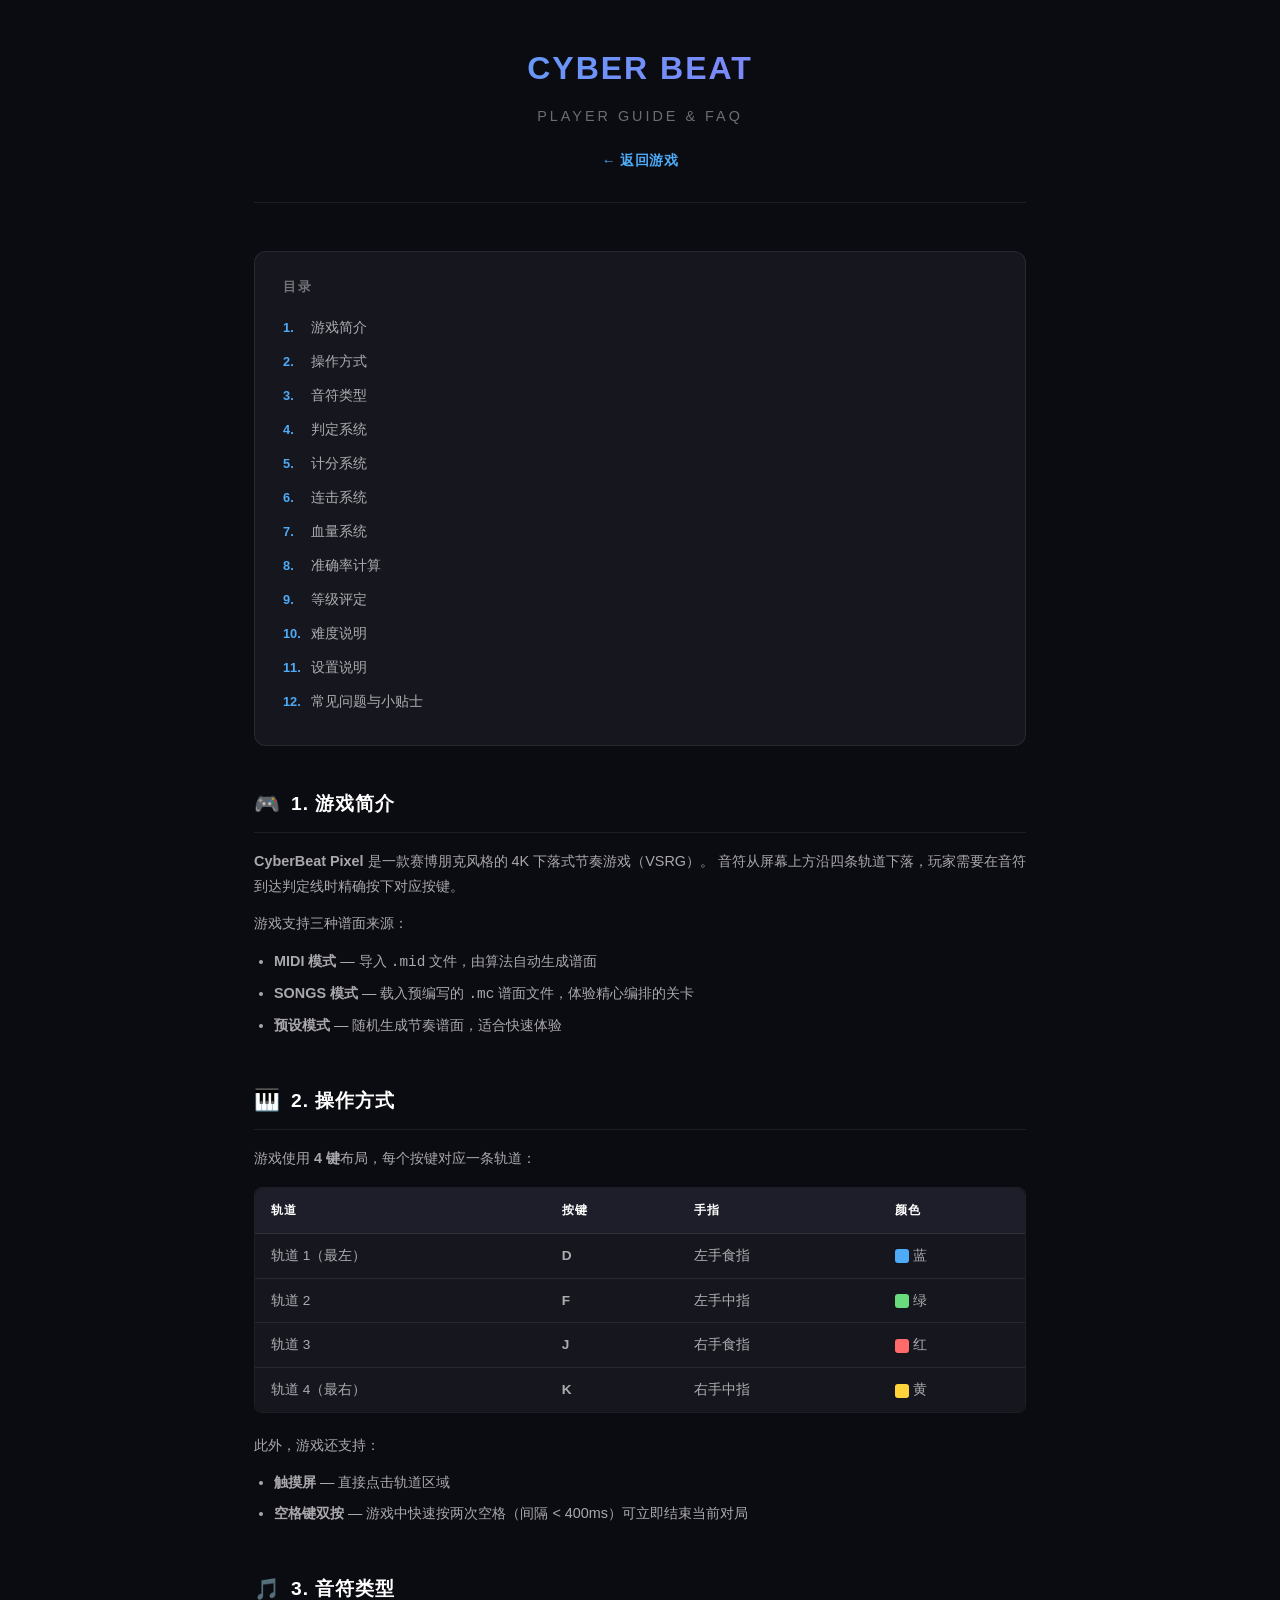
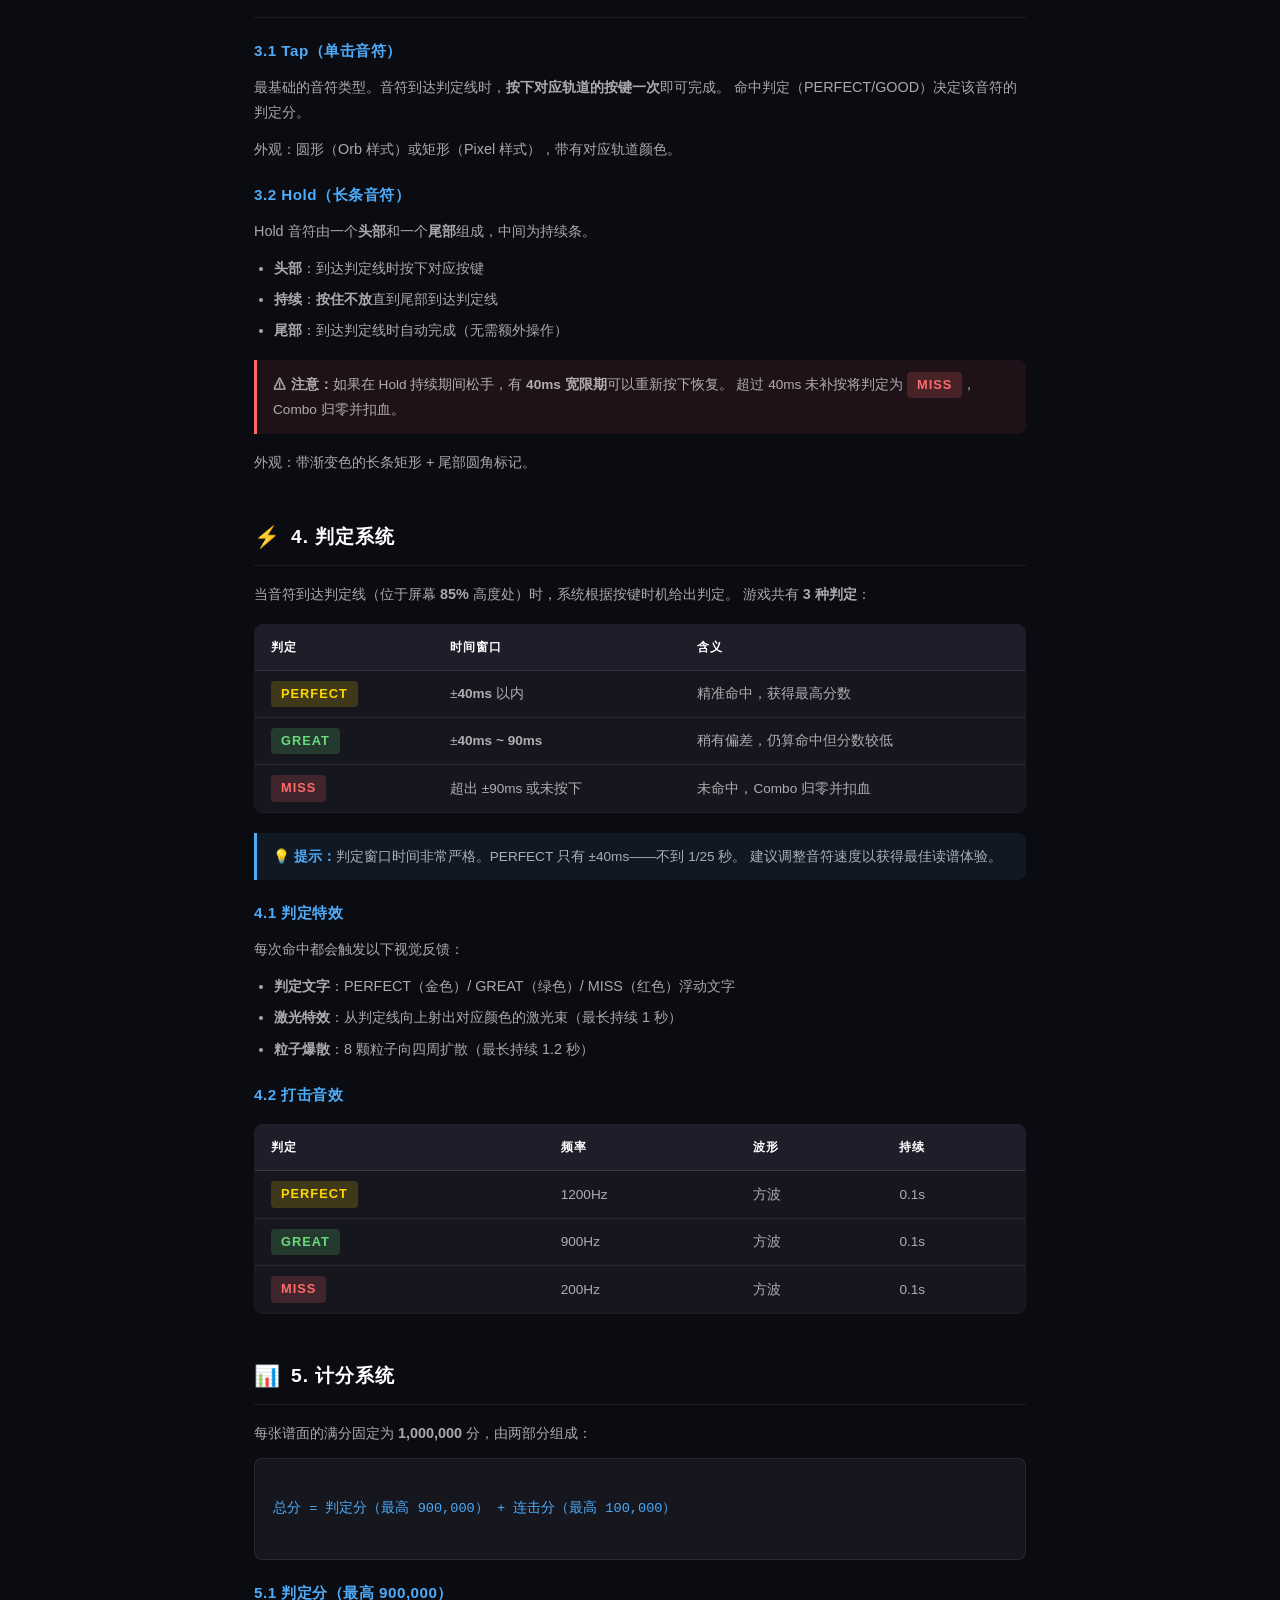
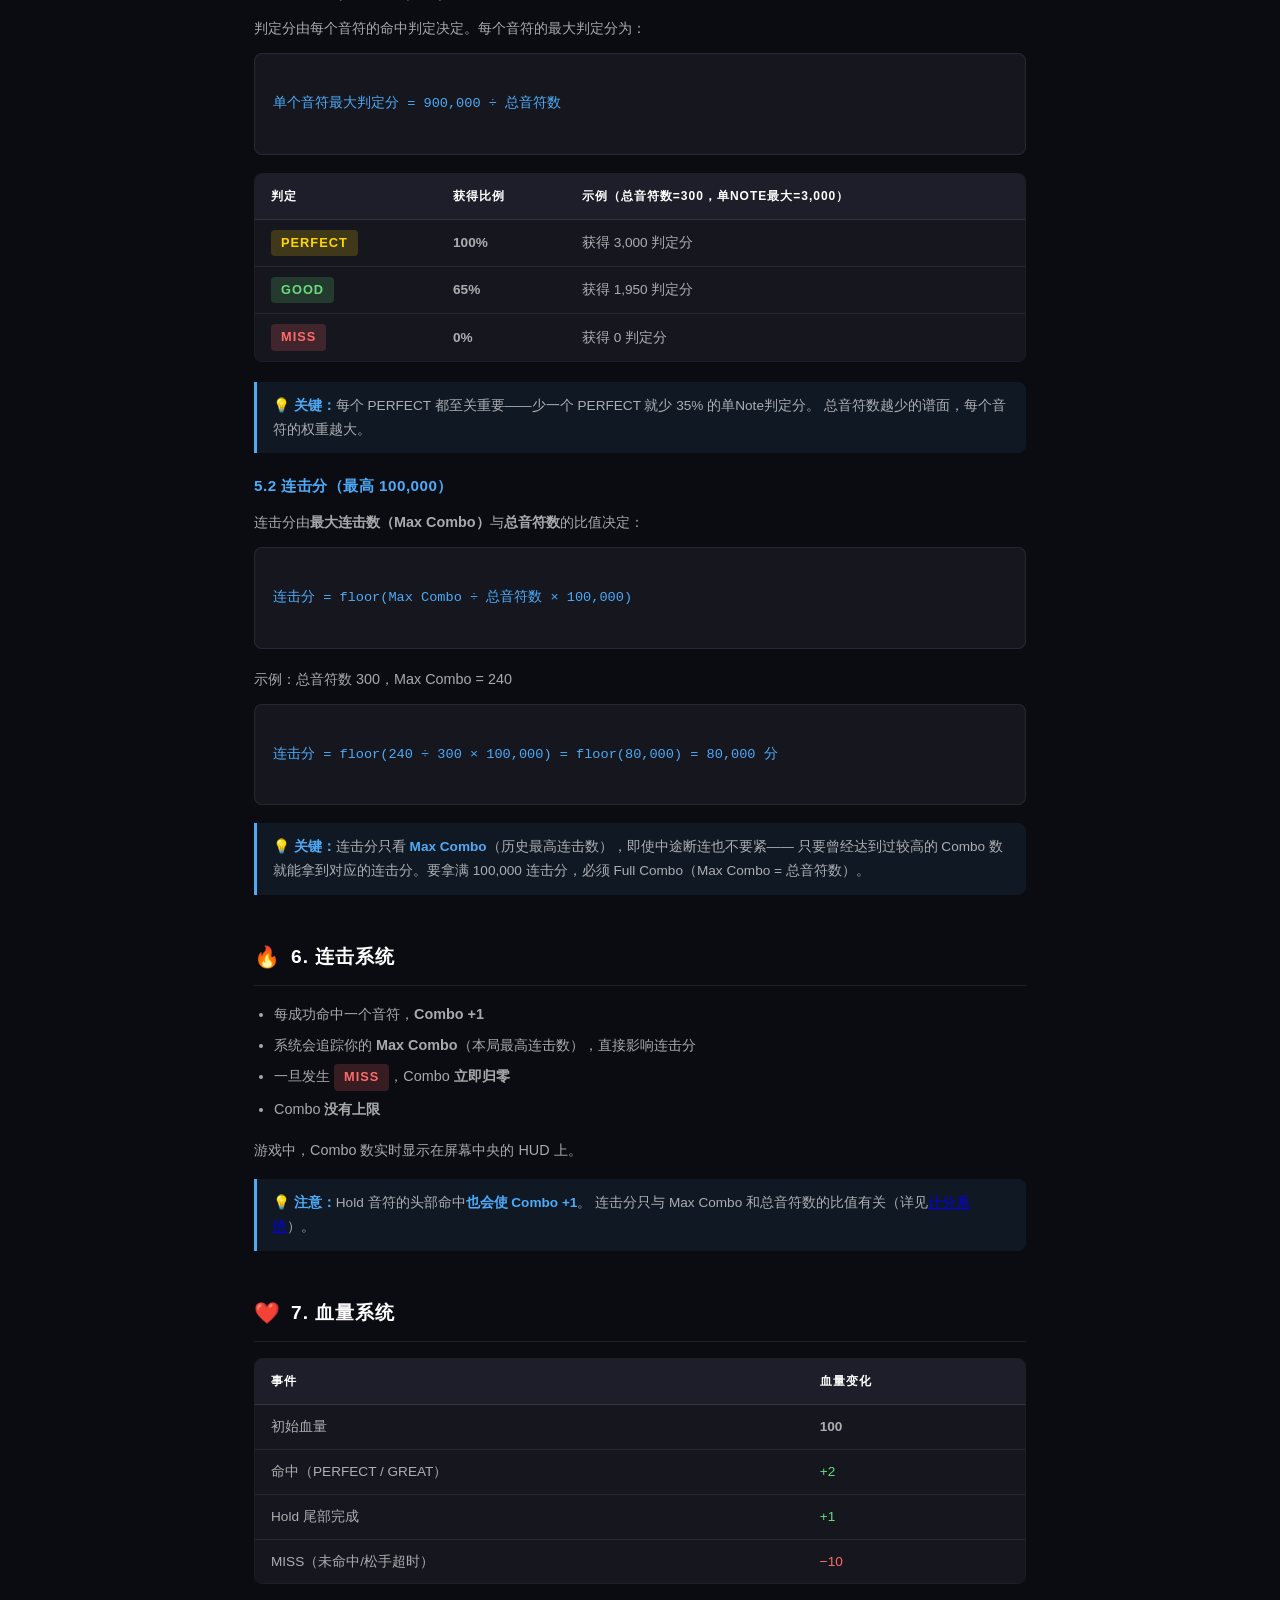
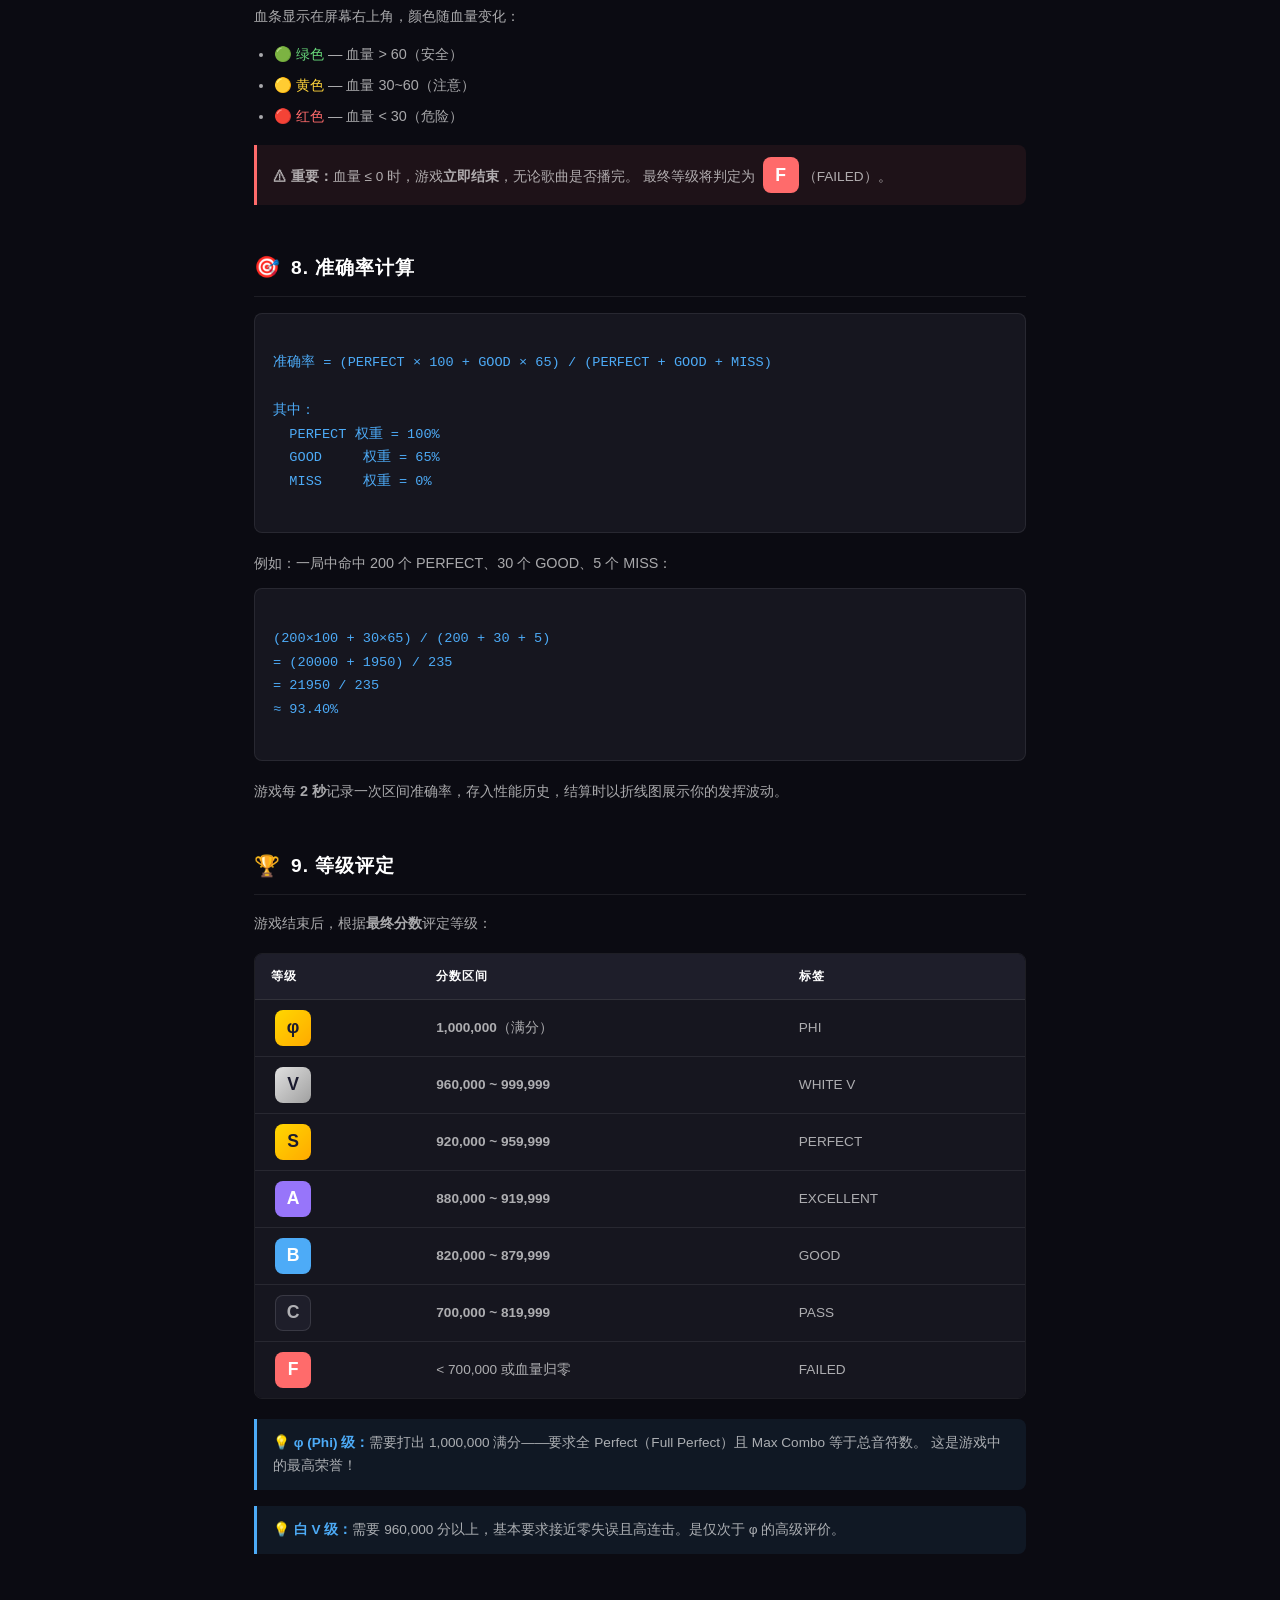
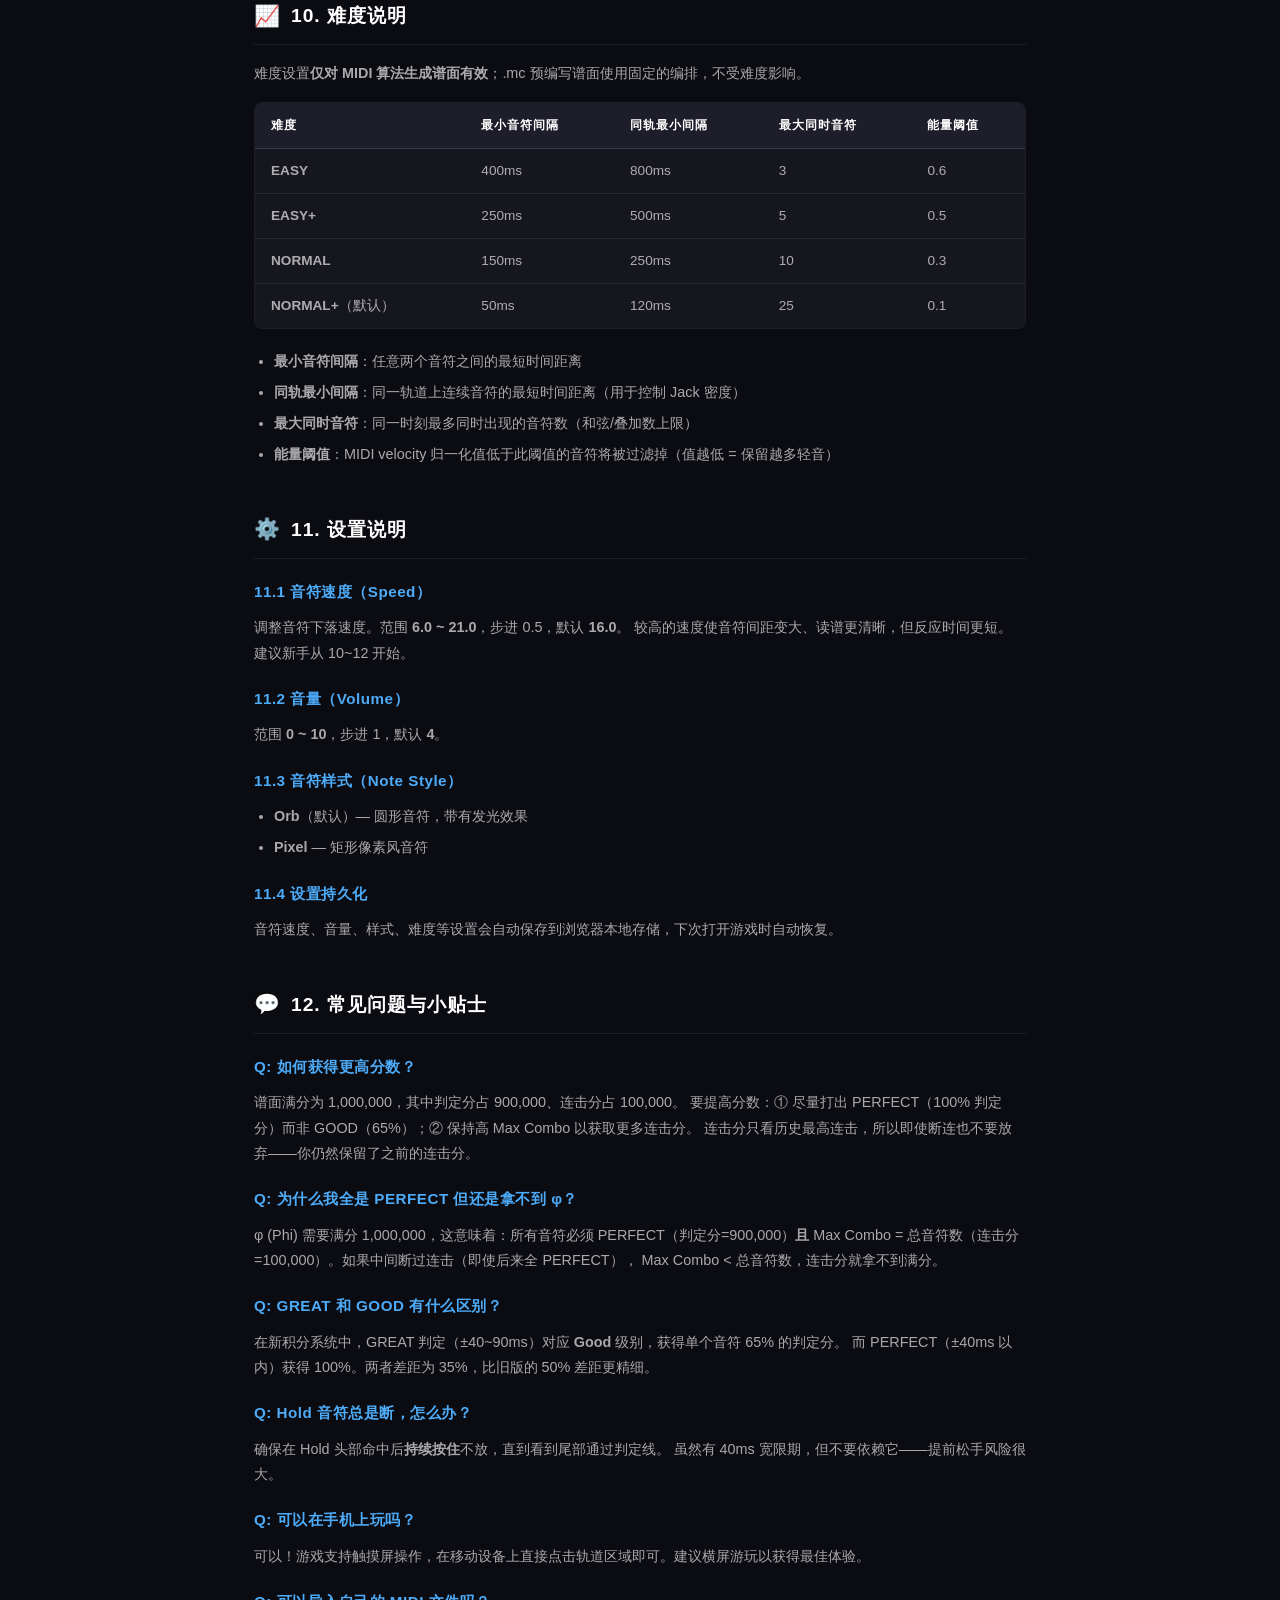
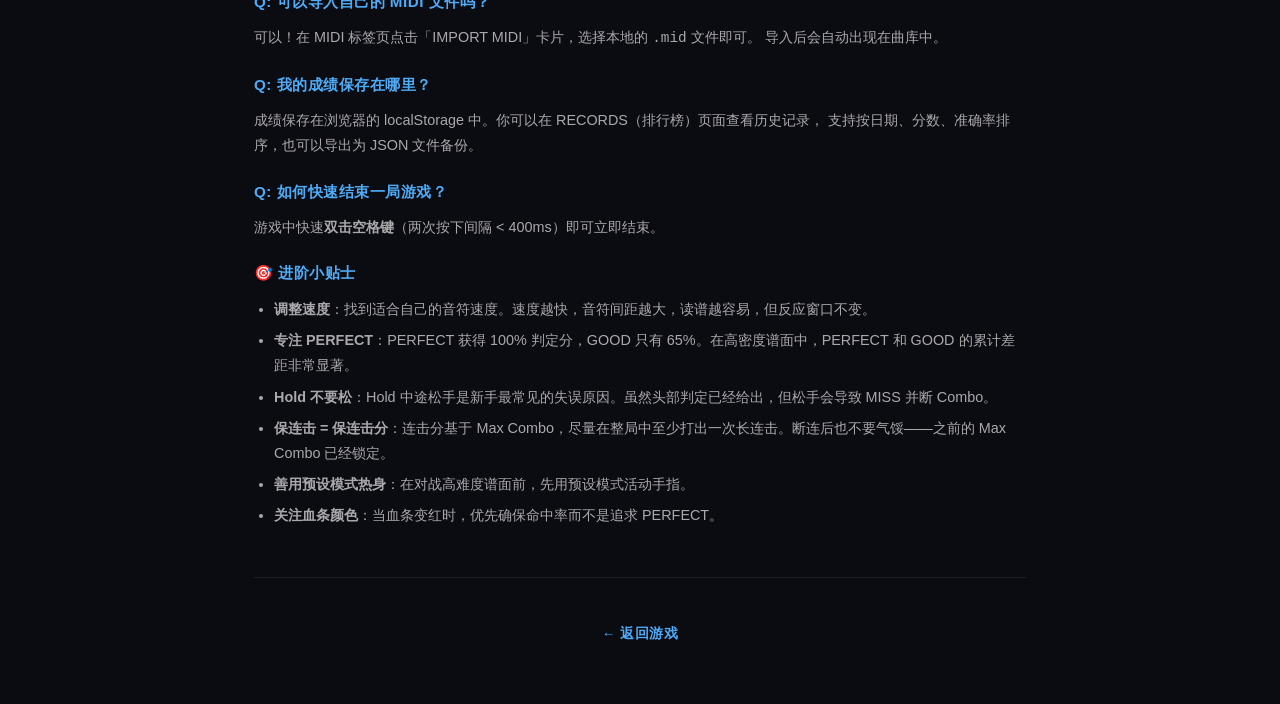
==== faq.html @ 6ece79f8 "feat: 更新分数计算机制" ====
<!DOCTYPE html>
<html lang="zh-CN">
<head>
    <meta charset="UTF-8">
    <meta name="viewport" content="width=device-width, initial-scale=1.0">
    <title>CyberBeat Pixel — 帮助 / FAQ</title>
    <link rel="stylesheet" href="css/style.css">
    <style>
        body {
            padding: 0;
            display: flex;
            align-items: flex-start;
            justify-content: center;
            overflow-y: auto;
            overflow-x: hidden;
            position: relative;
            height: 100vh;
            height: 100dvh;
        }
        .faq-container {
            width: 100%;
            max-width: 820px;
            padding: 40px 24px 60px;
            font-family: var(--font-family);
            line-height: 1.75;
        }

        /* 头部 */
        .faq-header {
            text-align: center;
            margin-bottom: 48px;
            padding-bottom: 28px;
            border-bottom: 1px solid var(--border-subtle);
        }
        .faq-header h1 {
            font-size: 2rem;
            font-weight: 700;
            letter-spacing: 2px;
            background: linear-gradient(135deg, var(--accent), var(--purple));
            -webkit-background-clip: text;
            -webkit-text-fill-color: transparent;
            background-clip: text;
            margin-bottom: 8px;
        }
        .faq-header .faq-subtitle {
            font-size: 0.9rem;
            color: var(--text-tertiary);
            letter-spacing: 3px;
            text-transform: uppercase;
        }
        .faq-back {
            display: inline-flex;
            align-items: center;
            gap: 6px;
            margin-top: 20px;
            color: var(--accent);
            text-decoration: none;
            font-size: 0.85rem;
            font-weight: 600;
            letter-spacing: 0.5px;
            transition: color var(--transition-fast);
        }
        .faq-back:hover {
            color: var(--accent-strong);
        }

        /* 目录 */
        .faq-toc {
            background: var(--bg-surface);
            border: 1px solid var(--border-subtle);
            border-radius: var(--radius-md);
            padding: 24px 28px;
            margin-bottom: 40px;
        }
        .faq-toc h2 {
            font-size: 0.8rem;
            letter-spacing: 2px;
            color: var(--text-tertiary);
            margin-bottom: 14px;
            text-transform: uppercase;
        }
        .faq-toc ol {
            list-style: none;
            counter-reset: toc;
            padding: 0;
        }
        .faq-toc ol li {
            counter-increment: toc;
            margin-bottom: 6px;
        }
        .faq-toc ol li a {
            color: var(--text-secondary);
            text-decoration: none;
            font-size: 0.9rem;
            transition: color var(--transition-fast);
            display: inline-flex;
            align-items: center;
            gap: 8px;
        }
        .faq-toc ol li a::before {
            content: counter(toc) ".";
            color: var(--accent);
            font-weight: 700;
            font-size: 0.8rem;
            min-width: 20px;
        }
        .faq-toc ol li a:hover {
            color: var(--text-primary);
        }

        /* 章节 */
        .faq-section {
            margin-bottom: 44px;
        }
        .faq-section h2 {
            font-size: 1.2rem;
            font-weight: 700;
            letter-spacing: 1px;
            color: var(--text-primary);
            margin-bottom: 16px;
            padding-bottom: 10px;
            border-bottom: 1px solid var(--border-subtle);
            display: flex;
            align-items: center;
            gap: 10px;
        }
        .faq-section h2 .sec-icon {
            font-size: 1.3rem;
        }
        .faq-section h3 {
            font-size: 0.95rem;
            font-weight: 700;
            color: var(--accent);
            margin: 20px 0 10px;
            letter-spacing: 0.5px;
        }
        .faq-section p {
            font-size: 0.9rem;
            color: var(--text-secondary);
            margin-bottom: 12px;
        }
        .faq-section ul, .faq-section ol {
            margin: 8px 0 16px 20px;
            color: var(--text-secondary);
            font-size: 0.9rem;
        }
        .faq-section ul li, .faq-section ol li {
            margin-bottom: 6px;
        }

        /* 判定徽章 */
        .judge-badge {
            display: inline-block;
            padding: 2px 10px;
            border-radius: 4px;
            font-weight: 700;
            font-size: 0.8rem;
            letter-spacing: 1px;
        }
        .judge-perfect {
            background: rgba(255, 215, 0, 0.18);
            color: #ffd700;
        }
        .judge-great {
            background: rgba(105, 219, 124, 0.18);
            color: #69db7c;
        }
        .judge-miss {
            background: rgba(255, 107, 107, 0.18);
            color: #ff6b6b;
        }

        /* 排行徽章 */
        .rank-badge {
            display: inline-flex;
            align-items: center;
            justify-content: center;
            width: 36px;
            height: 36px;
            border-radius: 8px;
            font-weight: 900;
            font-size: 1.1rem;
            margin: 0 4px;
        }
        .rank-s { background: linear-gradient(135deg, #ffd700, #ffaa00); color: #1a1a2e; }
        .rank-a { background: var(--purple); color: #fff; }
        .rank-b { background: var(--accent); color: #fff; }
        .rank-c { background: var(--bg-card); color: var(--text-secondary); border: 1px solid var(--border-medium); }
        .rank-f { background: var(--danger); color: #fff; }

        /* 表格 */
        .faq-table-wrapper {
            overflow-x: auto;
            margin: 16px 0 20px;
            border-radius: var(--radius-sm);
            border: 1px solid var(--border-subtle);
        }
        .faq-table {
            width: 100%;
            border-collapse: collapse;
            font-size: 0.85rem;
            background: var(--bg-surface);
        }
        .faq-table thead th {
            background: var(--bg-card);
            color: var(--text-primary);
            font-weight: 700;
            font-size: 0.75rem;
            letter-spacing: 1px;
            text-transform: uppercase;
            padding: 12px 16px;
            text-align: left;
            border-bottom: 1px solid var(--border-medium);
        }
        .faq-table tbody td {
            padding: 10px 16px;
            color: var(--text-secondary);
            border-bottom: 1px solid var(--border-subtle);
        }
        .faq-table tbody tr:last-child td {
            border-bottom: none;
        }
        .faq-table tbody tr:hover {
            background: rgba(255,255,255,0.03);
        }

        /* 公式块 */
        .formula-block {
            background: var(--bg-surface);
            border: 1px solid var(--border-subtle);
            border-radius: var(--radius-sm);
            padding: 14px 18px;
            margin: 12px 0 18px;
            font-family: var(--font-mono);
            font-size: 0.85rem;
            color: var(--accent);
            overflow-x: auto;
            white-space: pre-wrap;
            word-break: break-all;
        }

        /* 提示框 */
        .faq-note {
            background: rgba(77, 171, 247, 0.08);
            border-left: 3px solid var(--accent);
            padding: 12px 16px;
            border-radius: 0 var(--radius-sm) var(--radius-sm) 0;
            margin: 16px 0;
            font-size: 0.85rem;
            color: var(--text-secondary);
        }
        .faq-note strong {
            color: var(--accent);
        }

        .faq-warning {
            background: rgba(255, 107, 107, 0.08);
            border-left: 3px solid var(--danger);
            padding: 12px 16px;
            border-radius: 0 var(--radius-sm) var(--radius-sm) 0;
            margin: 16px 0;
            font-size: 0.85rem;
            color: var(--text-secondary);
        }

        /* 响应式 */
        @media (max-width: 600px) {
            .faq-container {
                padding: 24px 16px 48px;
            }
            .faq-header h1 { font-size: 1.5rem; }
            .faq-section h2 { font-size: 1.05rem; }
            .faq-table { font-size: 0.78rem; }
            .faq-table thead th, .faq-table tbody td { padding: 8px 10px; }
        }
    </style>
</head>
<body>
    <div class="faq-container">

        <!-- ========== 头部 ========== -->
        <div class="faq-header">
            <h1>CYBER BEAT</h1>
            <div class="faq-subtitle">Player Guide &amp; FAQ</div>
            <a class="faq-back" href="index.html">← 返回游戏</a>
        </div>

        <!-- ========== 目录 ========== -->
        <div class="faq-toc">
            <h2>目录</h2>
            <ol>
                <li><a href="#sec-overview">游戏简介</a></li>
                <li><a href="#sec-controls">操作方式</a></li>
                <li><a href="#sec-notetypes">音符类型</a></li>
                <li><a href="#sec-judgment">判定系统</a></li>
                <li><a href="#sec-scoring">计分系统</a></li>
                <li><a href="#sec-combo">连击系统</a></li>
                <li><a href="#sec-health">血量系统</a></li>
                <li><a href="#sec-accuracy">准确率计算</a></li>
                <li><a href="#sec-rank">等级评定</a></li>
                <li><a href="#sec-difficulty">难度说明</a></li>
                <li><a href="#sec-settings">设置说明</a></li>
                <li><a href="#sec-tips">常见问题与小贴士</a></li>
            </ol>
        </div>

        <!-- ========== 1. 游戏简介 ========== -->
        <div class="faq-section" id="sec-overview">
            <h2><span class="sec-icon">🎮</span> 1. 游戏简介</h2>
            <p>
                <strong>CyberBeat Pixel</strong> 是一款赛博朋克风格的 4K 下落式节奏游戏（VSRG）。
                音符从屏幕上方沿四条轨道下落，玩家需要在音符到达判定线时精确按下对应按键。
            </p>
            <p>游戏支持三种谱面来源：</p>
            <ul>
                <li><strong>MIDI 模式</strong> — 导入 <code>.mid</code> 文件，由算法自动生成谱面</li>
                <li><strong>SONGS 模式</strong> — 载入预编写的 <code>.mc</code> 谱面文件，体验精心编排的关卡</li>
                <li><strong>预设模式</strong> — 随机生成节奏谱面，适合快速体验</li>
            </ul>
        </div>

        <!-- ========== 2. 操作方式 ========== -->
        <div class="faq-section" id="sec-controls">
            <h2><span class="sec-icon">🎹</span> 2. 操作方式</h2>
            <p>游戏使用 <strong>4 键</strong>布局，每个按键对应一条轨道：</p>

            <div class="faq-table-wrapper">
                <table class="faq-table">
                    <thead>
                        <tr>
                            <th>轨道</th>
                            <th>按键</th>
                            <th>手指</th>
                            <th>颜色</th>
                        </tr>
                    </thead>
                    <tbody>
                        <tr>
                            <td>轨道 1（最左）</td>
                            <td><strong>D</strong></td>
                            <td>左手食指</td>
                            <td><span style="display:inline-block;width:14px;height:14px;background:#4dabf7;border-radius:3px;vertical-align:middle;"></span> 蓝</td>
                        </tr>
                        <tr>
                            <td>轨道 2</td>
                            <td><strong>F</strong></td>
                            <td>左手中指</td>
                            <td><span style="display:inline-block;width:14px;height:14px;background:#69db7c;border-radius:3px;vertical-align:middle;"></span> 绿</td>
                        </tr>
                        <tr>
                            <td>轨道 3</td>
                            <td><strong>J</strong></td>
                            <td>右手食指</td>
                            <td><span style="display:inline-block;width:14px;height:14px;background:#ff6b6b;border-radius:3px;vertical-align:middle;"></span> 红</td>
                        </tr>
                        <tr>
                            <td>轨道 4（最右）</td>
                            <td><strong>K</strong></td>
                            <td>右手中指</td>
                            <td><span style="display:inline-block;width:14px;height:14px;background:#ffd43b;border-radius:3px;vertical-align:middle;"></span> 黄</td>
                        </tr>
                    </tbody>
                </table>
            </div>

            <p>此外，游戏还支持：</p>
            <ul>
                <li><strong>触摸屏</strong> — 直接点击轨道区域</li>
                <li><strong>空格键双按</strong> — 游戏中快速按两次空格（间隔 &lt; 400ms）可立即结束当前对局</li>
            </ul>
        </div>

        <!-- ========== 3. 音符类型 ========== -->
        <div class="faq-section" id="sec-notetypes">
            <h2><span class="sec-icon">🎵</span> 3. 音符类型</h2>

            <h3>3.1 Tap（单击音符）</h3>
            <p>
                最基础的音符类型。音符到达判定线时，<strong>按下对应轨道的按键一次</strong>即可完成。
                命中判定（PERFECT/GOOD）决定该音符的判定分。
            </p>
            <p>外观：圆形（Orb 样式）或矩形（Pixel 样式），带有对应轨道颜色。</p>

            <h3>3.2 Hold（长条音符）</h3>
            <p>
                Hold 音符由一个<strong>头部</strong>和一个<strong>尾部</strong>组成，中间为持续条。
            </p>
            <ul>
                <li><strong>头部</strong>：到达判定线时按下对应按键</li>
                <li><strong>持续</strong>：<strong>按住不放</strong>直到尾部到达判定线</li>
                <li><strong>尾部</strong>：到达判定线时自动完成（无需额外操作）</li>
            </ul>
            <div class="faq-warning">
                <strong>⚠ 注意：</strong>如果在 Hold 持续期间松手，有 <strong>40ms 宽限期</strong>可以重新按下恢复。
                超过 40ms 未补按将判定为 <span class="judge-badge judge-miss">MISS</span>，Combo 归零并扣血。
            </div>
            <p>外观：带渐变色的长条矩形 + 尾部圆角标记。</p>
        </div>

        <!-- ========== 4. 判定系统 ========== -->
        <div class="faq-section" id="sec-judgment">
            <h2><span class="sec-icon">⚡</span> 4. 判定系统</h2>
            <p>
                当音符到达判定线（位于屏幕 <strong>85%</strong> 高度处）时，系统根据按键时机给出判定。
                游戏共有 <strong>3 种判定</strong>：
            </p>

            <div class="faq-table-wrapper">
                <table class="faq-table">
                    <thead>
                        <tr>
                            <th>判定</th>
                            <th>时间窗口</th>
                            <th>含义</th>
                        </tr>
                    </thead>
                    <tbody>
                        <tr>
                            <td><span class="judge-badge judge-perfect">PERFECT</span></td>
                            <td>±<strong>40ms</strong> 以内</td>
                            <td>精准命中，获得最高分数</td>
                        </tr>
                        <tr>
                            <td><span class="judge-badge judge-great">GREAT</span></td>
                            <td>±<strong>40ms ~ 90ms</strong></td>
                            <td>稍有偏差，仍算命中但分数较低</td>
                        </tr>
                        <tr>
                            <td><span class="judge-badge judge-miss">MISS</span></td>
                            <td>超出 ±90ms 或未按下</td>
                            <td>未命中，Combo 归零并扣血</td>
                        </tr>
                    </tbody>
                </table>
            </div>

            <div class="faq-note">
                <strong>💡 提示：</strong>判定窗口时间非常严格。PERFECT 只有 ±40ms——不到 1/25 秒。
                建议调整音符速度以获得最佳读谱体验。
            </div>

            <h3>4.1 判定特效</h3>
            <p>每次命中都会触发以下视觉反馈：</p>
            <ul>
                <li><strong>判定文字</strong>：PERFECT（金色）/ GREAT（绿色）/ MISS（红色）浮动文字</li>
                <li><strong>激光特效</strong>：从判定线向上射出对应颜色的激光束（最长持续 1 秒）</li>
                <li><strong>粒子爆散</strong>：8 颗粒子向四周扩散（最长持续 1.2 秒）</li>
            </ul>

            <h3>4.2 打击音效</h3>
            <div class="faq-table-wrapper">
                <table class="faq-table">
                    <thead>
                        <tr>
                            <th>判定</th>
                            <th>频率</th>
                            <th>波形</th>
                            <th>持续</th>
                        </tr>
                    </thead>
                    <tbody>
                        <tr>
                            <td><span class="judge-badge judge-perfect">PERFECT</span></td>
                            <td>1200Hz</td>
                            <td>方波</td>
                            <td>0.1s</td>
                        </tr>
                        <tr>
                            <td><span class="judge-badge judge-great">GREAT</span></td>
                            <td>900Hz</td>
                            <td>方波</td>
                            <td>0.1s</td>
                        </tr>
                        <tr>
                            <td><span class="judge-badge judge-miss">MISS</span></td>
                            <td>200Hz</td>
                            <td>方波</td>
                            <td>0.1s</td>
                        </tr>
                    </tbody>
                </table>
            </div>
        </div>

        <!-- ========== 5. 计分系统 ========== -->
        <div class="faq-section" id="sec-scoring">
            <h2><span class="sec-icon">📊</span> 5. 计分系统</h2>

            <p>
                每张谱面的满分固定为 <strong>1,000,000</strong> 分，由两部分组成：
            </p>

            <div class="formula-block">
总分 = 判定分（最高 900,000） + 连击分（最高 100,000）
            </div>

            <h3>5.1 判定分（最高 900,000）</h3>
            <p>判定分由每个音符的命中判定决定。每个音符的最大判定分为：</p>
            <div class="formula-block">
单个音符最大判定分 = 900,000 ÷ 总音符数
            </div>

            <div class="faq-table-wrapper">
                <table class="faq-table">
                    <thead>
                        <tr>
                            <th>判定</th>
                            <th>获得比例</th>
                            <th>示例（总音符数=300，单Note最大=3,000）</th>
                        </tr>
                    </thead>
                    <tbody>
                        <tr>
                            <td><span class="judge-badge judge-perfect">PERFECT</span></td>
                            <td><strong>100%</strong></td>
                            <td>获得 3,000 判定分</td>
                        </tr>
                        <tr>
                            <td><span class="judge-badge judge-great">GOOD</span></td>
                            <td><strong>65%</strong></td>
                            <td>获得 1,950 判定分</td>
                        </tr>
                        <tr>
                            <td><span class="judge-badge judge-miss">MISS</span></td>
                            <td><strong>0%</strong></td>
                            <td>获得 0 判定分</td>
                        </tr>
                    </tbody>
                </table>
            </div>

            <div class="faq-note">
                <strong>💡 关键：</strong>每个 PERFECT 都至关重要——少一个 PERFECT 就少 35% 的单Note判定分。
                总音符数越少的谱面，每个音符的权重越大。
            </div>

            <h3>5.2 连击分（最高 100,000）</h3>
            <p>连击分由<strong>最大连击数（Max Combo）</strong>与<strong>总音符数</strong>的比值决定：</p>
            <div class="formula-block">
连击分 = floor(Max Combo ÷ 总音符数 × 100,000)
            </div>

            <p>示例：总音符数 300，Max Combo = 240</p>
            <div class="formula-block">
连击分 = floor(240 ÷ 300 × 100,000) = floor(80,000) = 80,000 分
            </div>

            <div class="faq-note">
                <strong>💡 关键：</strong>连击分只看 <strong>Max Combo</strong>（历史最高连击数），即使中途断连也不要紧——
                只要曾经达到过较高的 Combo 数就能拿到对应的连击分。要拿满 100,000 连击分，必须 Full Combo（Max Combo = 总音符数）。
            </div>
        </div>

        <!-- ========== 6. 连击系统 ========== -->
        <div class="faq-section" id="sec-combo">
            <h2><span class="sec-icon">🔥</span> 6. 连击系统</h2>
            <ul>
                <li>每成功命中一个音符，<strong>Combo +1</strong></li>
                <li>系统会追踪你的 <strong>Max Combo</strong>（本局最高连击数），直接影响连击分</li>
                <li>一旦发生 <span class="judge-badge judge-miss">MISS</span>，Combo <strong>立即归零</strong></li>
                <li>Combo <strong>没有上限</strong></li>
            </ul>
            <p>游戏中，Combo 数实时显示在屏幕中央的 HUD 上。</p>
            <div class="faq-note">
                <strong>💡 注意：</strong>Hold 音符的头部命中<strong>也会使 Combo +1</strong>。
                连击分只与 Max Combo 和总音符数的比值有关（详见<a href="#sec-scoring">计分系统</a>）。
            </div>
        </div>

        <!-- ========== 7. 血量系统 ========== -->
        <div class="faq-section" id="sec-health">
            <h2><span class="sec-icon">❤️</span> 7. 血量系统</h2>

            <div class="faq-table-wrapper">
                <table class="faq-table">
                    <thead>
                        <tr>
                            <th>事件</th>
                            <th>血量变化</th>
                        </tr>
                    </thead>
                    <tbody>
                        <tr>
                            <td>初始血量</td>
                            <td><strong>100</strong></td>
                        </tr>
                        <tr>
                            <td>命中（PERFECT / GREAT）</td>
                            <td style="color: #69db7c;">+2</td>
                        </tr>
                        <tr>
                            <td>Hold 尾部完成</td>
                            <td style="color: #69db7c;">+1</td>
                        </tr>
                        <tr>
                            <td>MISS（未命中/松手超时）</td>
                            <td style="color: #ff6b6b;">−10</td>
                        </tr>
                    </tbody>
                </table>
            </div>

            <p>血条显示在屏幕右上角，颜色随血量变化：</p>
            <ul>
                <li><span style="color:#69db7c;">🟢 绿色</span> — 血量 &gt; 60（安全）</li>
                <li><span style="color:#ffd43b;">🟡 黄色</span> — 血量 30~60（注意）</li>
                <li><span style="color:#ff6b6b;">🔴 红色</span> — 血量 &lt; 30（危险）</li>
            </ul>

            <div class="faq-warning">
                <strong>⚠ 重要：</strong>血量 ≤ 0 时，游戏<strong>立即结束</strong>，无论歌曲是否播完。
                最终等级将判定为 <span class="rank-badge rank-f">F</span>（FAILED）。
            </div>
        </div>

        <!-- ========== 8. 准确率计算 ========== -->
        <div class="faq-section" id="sec-accuracy">
            <h2><span class="sec-icon">🎯</span> 8. 准确率计算</h2>

            <div class="formula-block">
准确率 = (PERFECT × 100 + GOOD × 65) / (PERFECT + GOOD + MISS)

其中：
  PERFECT 权重 = 100%
  GOOD     权重 = 65%
  MISS     权重 = 0%
            </div>

            <p>例如：一局中命中 200 个 PERFECT、30 个 GOOD、5 个 MISS：</p>
            <div class="formula-block">
(200×100 + 30×65) / (200 + 30 + 5)
= (20000 + 1950) / 235
= 21950 / 235
≈ 93.40%
            </div>

            <p>
                游戏每 <strong>2 秒</strong>记录一次区间准确率，存入性能历史，结算时以折线图展示你的发挥波动。
            </p>
        </div>

        <!-- ========== 9. 等级评定 ========== -->
        <div class="faq-section" id="sec-rank">
            <h2><span class="sec-icon">🏆</span> 9. 等级评定</h2>

            <p>游戏结束后，根据<strong>最终分数</strong>评定等级：</p>

            <div class="faq-table-wrapper">
                <table class="faq-table">
                    <thead>
                        <tr>
                            <th>等级</th>
                            <th>分数区间</th>
                            <th>标签</th>
                        </tr>
                    </thead>
                    <tbody>
                        <tr>
                            <td><span class="rank-badge rank-s" style="background:linear-gradient(135deg,#ffd700,#ffaa00);color:#1a1a2e;">φ</span></td>
                            <td><strong>1,000,000</strong>（满分）</td>
                            <td>PHI</td>
                        </tr>
                        <tr>
                            <td><span class="rank-badge rank-s" style="background:linear-gradient(135deg,#e0e0e0,#a0a0a0);color:#1a1a2e;">V</span></td>
                            <td><strong>960,000 ~ 999,999</strong></td>
                            <td>WHITE V</td>
                        </tr>
                        <tr>
                            <td><span class="rank-badge rank-s">S</span></td>
                            <td><strong>920,000 ~ 959,999</strong></td>
                            <td>PERFECT</td>
                        </tr>
                        <tr>
                            <td><span class="rank-badge rank-a">A</span></td>
                            <td><strong>880,000 ~ 919,999</strong></td>
                            <td>EXCELLENT</td>
                        </tr>
                        <tr>
                            <td><span class="rank-badge rank-b">B</span></td>
                            <td><strong>820,000 ~ 879,999</strong></td>
                            <td>GOOD</td>
                        </tr>
                        <tr>
                            <td><span class="rank-badge rank-c">C</span></td>
                            <td><strong>700,000 ~ 819,999</strong></td>
                            <td>PASS</td>
                        </tr>
                        <tr>
                            <td><span class="rank-badge rank-f">F</span></td>
                            <td>&lt; 700,000 或血量归零</td>
                            <td>FAILED</td>
                        </tr>
                    </tbody>
                </table>
            </div>

            <div class="faq-note">
                <strong>💡 φ (Phi) 级：</strong>需要打出 1,000,000 满分——要求全 Perfect（Full Perfect）且 Max Combo 等于总音符数。
                这是游戏中的最高荣誉！
            </div>
            <div class="faq-note">
                <strong>💡 白 V 级：</strong>需要 960,000 分以上，基本要求接近零失误且高连击。是仅次于 φ 的高级评价。
            </div>
        </div>

        <!-- ========== 10. 难度说明 ========== -->
        <div class="faq-section" id="sec-difficulty">
            <h2><span class="sec-icon">📈</span> 10. 难度说明</h2>

            <p>
                难度设置<strong>仅对 MIDI 算法生成谱面有效</strong>；.mc 预编写谱面使用固定的编排，不受难度影响。
            </p>

            <div class="faq-table-wrapper">
                <table class="faq-table">
                    <thead>
                        <tr>
                            <th>难度</th>
                            <th>最小音符间隔</th>
                            <th>同轨最小间隔</th>
                            <th>最大同时音符</th>
                            <th>能量阈值</th>
                        </tr>
                    </thead>
                    <tbody>
                        <tr>
                            <td><strong>EASY</strong></td>
                            <td>400ms</td>
                            <td>800ms</td>
                            <td>3</td>
                            <td>0.6</td>
                        </tr>
                        <tr>
                            <td><strong>EASY+</strong></td>
                            <td>250ms</td>
                            <td>500ms</td>
                            <td>5</td>
                            <td>0.5</td>
                        </tr>
                        <tr>
                            <td><strong>NORMAL</strong></td>
                            <td>150ms</td>
                            <td>250ms</td>
                            <td>10</td>
                            <td>0.3</td>
                        </tr>
                        <tr>
                            <td><strong>NORMAL+</strong>（默认）</td>
                            <td>50ms</td>
                            <td>120ms</td>
                            <td>25</td>
                            <td>0.1</td>
                        </tr>
                    </tbody>
                </table>
            </div>

            <ul>
                <li><strong>最小音符间隔</strong>：任意两个音符之间的最短时间距离</li>
                <li><strong>同轨最小间隔</strong>：同一轨道上连续音符的最短时间距离（用于控制 Jack 密度）</li>
                <li><strong>最大同时音符</strong>：同一时刻最多同时出现的音符数（和弦/叠加数上限）</li>
                <li><strong>能量阈值</strong>：MIDI velocity 归一化值低于此阈值的音符将被过滤掉（值越低 = 保留越多轻音）</li>
            </ul>
        </div>

        <!-- ========== 11. 设置说明 ========== -->
        <div class="faq-section" id="sec-settings">
            <h2><span class="sec-icon">⚙️</span> 11. 设置说明</h2>

            <h3>11.1 音符速度（Speed）</h3>
            <p>
                调整音符下落速度。范围 <strong>6.0 ~ 21.0</strong>，步进 0.5，默认 <strong>16.0</strong>。
                较高的速度使音符间距变大、读谱更清晰，但反应时间更短。建议新手从 10~12 开始。
            </p>

            <h3>11.2 音量（Volume）</h3>
            <p>
                范围 <strong>0 ~ 10</strong>，步进 1，默认 <strong>4</strong>。
            </p>

            <h3>11.3 音符样式（Note Style）</h3>
            <ul>
                <li><strong>Orb</strong>（默认）— 圆形音符，带有发光效果</li>
                <li><strong>Pixel</strong> — 矩形像素风音符</li>
            </ul>

            <h3>11.4 设置持久化</h3>
            <p>音符速度、音量、样式、难度等设置会自动保存到浏览器本地存储，下次打开游戏时自动恢复。</p>
        </div>

        <!-- ========== 12. 常见问题与小贴士 ========== -->
        <div class="faq-section" id="sec-tips">
            <h2><span class="sec-icon">💬</span> 12. 常见问题与小贴士</h2>

            <h3>Q: 如何获得更高分数？</h3>
            <p>
                谱面满分为 1,000,000，其中判定分占 900,000、连击分占 100,000。
                要提高分数：① 尽量打出 PERFECT（100% 判定分）而非 GOOD（65%）；② 保持高 Max Combo 以获取更多连击分。
                连击分只看历史最高连击，所以即使断连也不要放弃——你仍然保留了之前的连击分。
            </p>

            <h3>Q: 为什么我全是 PERFECT 但还是拿不到 φ？</h3>
            <p>
                φ (Phi) 需要满分 1,000,000，这意味着：所有音符必须 PERFECT（判定分=900,000）<strong>且</strong>
                Max Combo = 总音符数（连击分=100,000）。如果中间断过连击（即使后来全 PERFECT），
                Max Combo &lt; 总音符数，连击分就拿不到满分。
            </p>

            <h3>Q: GREAT 和 GOOD 有什么区别？</h3>
            <p>
                在新积分系统中，GREAT 判定（±40~90ms）对应 <strong>Good</strong> 级别，获得单个音符 65% 的判定分。
                而 PERFECT（±40ms 以内）获得 100%。两者差距为 35%，比旧版的 50% 差距更精细。
            </p>

            <h3>Q: Hold 音符总是断，怎么办？</h3>
            <p>
                确保在 Hold 头部命中后<strong>持续按住</strong>不放，直到看到尾部通过判定线。
                虽然有 40ms 宽限期，但不要依赖它——提前松手风险很大。
            </p>

            <h3>Q: 可以在手机上玩吗？</h3>
            <p>
                可以！游戏支持触摸屏操作，在移动设备上直接点击轨道区域即可。建议横屏游玩以获得最佳体验。
            </p>

            <h3>Q: 可以导入自己的 MIDI 文件吗？</h3>
            <p>
                可以！在 MIDI 标签页点击「IMPORT MIDI」卡片，选择本地的 <code>.mid</code> 文件即可。
                导入后会自动出现在曲库中。
            </p>

            <h3>Q: 我的成绩保存在哪里？</h3>
            <p>
                成绩保存在浏览器的 localStorage 中。你可以在 RECORDS（排行榜）页面查看历史记录，
                支持按日期、分数、准确率排序，也可以导出为 JSON 文件备份。
            </p>

            <h3>Q: 如何快速结束一局游戏？</h3>
            <p>
                游戏中快速<strong>双击空格键</strong>（两次按下间隔 &lt; 400ms）即可立即结束。
            </p>

            <h3>🎯 进阶小贴士</h3>
            <ul>
                <li><strong>调整速度</strong>：找到适合自己的音符速度。速度越快，音符间距越大，读谱越容易，但反应窗口不变。</li>
                <li><strong>专注 PERFECT</strong>：PERFECT 获得 100% 判定分，GOOD 只有 65%。在高密度谱面中，PERFECT 和 GOOD 的累计差距非常显著。</li>
                <li><strong>Hold 不要松</strong>：Hold 中途松手是新手最常见的失误原因。虽然头部判定已经给出，但松手会导致 MISS 并断 Combo。</li>
                <li><strong>保连击 = 保连击分</strong>：连击分基于 Max Combo，尽量在整局中至少打出一次长连击。断连后也不要气馁——之前的 Max Combo 已经锁定。</li>
                <li><strong>善用预设模式热身</strong>：在对战高难度谱面前，先用预设模式活动手指。</li>
                <li><strong>关注血条颜色</strong>：当血条变红时，优先确保命中率而不是追求 PERFECT。</li>
            </ul>
        </div>

        <!-- 底部 -->
        <div style="text-align:center;margin-top:48px;padding-top:24px;border-top:1px solid var(--border-subtle);">
            <a class="faq-back" href="index.html">← 返回游戏</a>
        </div>

    </div>
</body>
</html>
---- css/style.css ----
/* ============================================================
   Modern Design System - CyberBeat
   ============================================================ */
:root {
    /* 主色调 */
    --bg-deep: #0b0b12;
    --bg-surface: #16161f;
    --bg-card: #1e1e2a;
    --border-subtle: rgba(255, 255, 255, 0.08);
    --border-medium: rgba(255, 255, 255, 0.12);
    
    --text-primary: #ffffff;
    --text-secondary: rgba(255, 255, 255, 0.65);
    --text-tertiary: rgba(255, 255, 255, 0.4);
    
    --accent: #4dabf7;
    --accent-glow: rgba(77, 171, 247, 0.3);
    --accent-strong: #339af0;
    --success: #69db7c;
    --danger: #ff6b6b;
    --warning: #ffd43b;
    --purple: #9775fa;
    --orange: #ff922b;
    
    /* 圆角 */
    --radius-sm: 8px;
    --radius-md: 12px;
    --radius-lg: 16px;
    
    /* 阴影 */
    --shadow-card: 0 8px 32px rgba(0, 0, 0, 0.4);
    --shadow-btn: 0 2px 8px rgba(0, 0, 0, 0.3);
    
    /* 布局 */
    --start-max-w: 920px;
    --start-max-h: 600px;
    --sidebar-w: 260px;
    --settings-w: 420px;
    --result-w: 460px;
    
    /* 字体 */
    --font-family: -apple-system, BlinkMacSystemFont, 'Segoe UI', Roboto, 'Helvetica Neue', Arial, sans-serif;
    --font-mono: 'SF Mono', 'Fira Code', monospace;
    
    /* 过渡 */
    --transition-fast: 0.15s ease;
    --transition-smooth: 0.25s cubic-bezier(0.4, 0, 0.2, 1);
}

/* ============================================================
   基础重置
   ============================================================ */
*, *::before, *::after {
    margin: 0;
    padding: 0;
    box-sizing: border-box;
}

html {
    -webkit-tap-highlight-color: transparent;
    font-size: 16px;
}

body {
    font-family: var(--font-family);
    background-color: var(--bg-deep);
    color: var(--text-primary);
    overflow: hidden;
    height: 100vh;
    height: 100dvh;
    width: 100vw;
    cursor: default;
    -webkit-font-smoothing: antialiased;
    overscroll-behavior: none;
    -webkit-overflow-scrolling: auto;
    touch-action: manipulation;
    position: fixed;
}

/* ============================================================
   Canvas
   ============================================================ */
#gameCanvas {
    display: block;
    position: absolute;
    top: 0;
    left: 0;
    width: 100%;
    height: 100%;
    z-index: 5;
    touch-action: none;
    will-change: contents;
}

/* ============================================================
   屏幕容器
   ============================================================ */
.screen {
    position: absolute;
    top: 0;
    left: 0;
    width: 100%;
    height: 100%;
    display: flex;
    align-items: center;
    justify-content: center;
    z-index: 10;
    transition: opacity 0.35s ease;
}

.screen.hidden {
    opacity: 0;
    visibility: hidden;
    pointer-events: none;
}

/* ============================================================
   通用按钮
   ============================================================ */
.btn {
    display: inline-flex;
    align-items: center;
    justify-content: center;
    gap: 8px;
    padding: 12px 20px;
    font-family: var(--font-family);
    font-size: 0.85rem;
    font-weight: 600;
    letter-spacing: 0.3px;
    border: none;
    border-radius: var(--radius-sm);
    cursor: pointer;
    transition: transform var(--transition-fast), box-shadow var(--transition-fast), background var(--transition-smooth);
    box-shadow: var(--shadow-btn);
    outline: none;
    line-height: 1;
    width: 100%;
}

.btn:active {
    transform: scale(0.97);
}

.btn:disabled {
    opacity: 0.4;
    cursor: not-allowed;
    transform: none !important;
    box-shadow: none !important;
}

.btn-primary {
    background: var(--accent);
    color: #fff;
}

.btn-primary:hover:not(:disabled) {
    background: var(--accent-strong);
    box-shadow: 0 4px 16px var(--accent-glow);
}

.btn-secondary {
    background: transparent;
    color: var(--text-primary);
    border: 1.5px solid var(--border-medium);
    box-shadow: none;
}

.btn-secondary:hover:not(:disabled) {
    background: rgba(255, 255, 255, 0.05);
    border-color: rgba(255, 255, 255, 0.25);
}

.btn-purple {
    background: var(--purple);
    color: #fff;
}

.btn-purple:hover:not(:disabled) {
    background: #845ef7;
    box-shadow: 0 4px 16px rgba(151, 117, 250, 0.4);
}

.btn-danger {
    background: transparent;
    color: var(--danger);
    border: 1.5px solid rgba(255, 107, 107, 0.4);
    box-shadow: none;
}

.btn-danger:hover:not(:disabled) {
    background: rgba(255, 107, 107, 0.12);
    border-color: var(--danger);
    box-shadow: 0 4px 16px rgba(255, 107, 107, 0.3);
    color: #ff4757;
}

.btn-icon {
    font-size: 1rem;
}

/* 小按钮 */
.btn-sm {
    padding: 8px 14px;
    font-size: 0.75rem;
    font-weight: 600;
    letter-spacing: 0.5px;
    width: auto;
}

/* ============================================================
   开始画面
   ============================================================ */
#startScreen {
    background: radial-gradient(circle at 20% 30%, #1a1a2e 0%, #0b0b12 100%);
}

.start-layout {
    display: flex;
    gap: 24px;
    width: var(--start-max-w);
    max-width: 94vw;
    height: var(--start-max-h);
    max-height: 88vh;
    max-height: 88dvh;
}

.start-sidebar {
    width: var(--sidebar-w);
    flex-shrink: 0;
    display: flex;
    flex-direction: column;
    justify-content: space-between;
    background: var(--bg-surface);
    border: 1px solid var(--border-medium);
    border-radius: var(--radius-lg);
    padding: 28px 24px;
    backdrop-filter: blur(20px);
    box-shadow: var(--shadow-card);
}

.logo-block {
    text-align: center;
}

.logo {
    font-size: 2.2rem;
    font-weight: 800;
    background: linear-gradient(135deg, #4dabf7, #9775fa);
    -webkit-background-clip: text;
    -webkit-text-fill-color: transparent;
    background-clip: text;
    line-height: 1.2;
    letter-spacing: -0.5px;
}

.subtitle {
    display: block;
    font-size: 0.7rem;
    font-weight: 500;
    color: var(--text-tertiary);
    margin-top: 6px;
    letter-spacing: 4px;
    text-transform: uppercase;
}

.current-selection {
    background: rgba(255, 255, 255, 0.03);
    border: 1px solid var(--border-subtle);
    border-radius: var(--radius-sm);
    padding: 14px 12px;
    text-align: center;
    min-height: 70px;
    display: flex;
    flex-direction: column;
    justify-content: center;
    gap: 4px;
    transition: border-color 0.2s;
}

.current-selection:has(.cs-name:not(:empty)) {
    border-color: rgba(77, 171, 247, 0.3);
}

.cs-label {
    font-size: 0.7rem;
    font-weight: 600;
    color: var(--text-tertiary);
    letter-spacing: 2px;
}

.cs-name {
    font-size: 0.85rem;
    font-weight: 600;
    color: var(--accent);
    word-break: break-all;
    line-height: 1.3;
}

.cs-source {
    font-size: 0.7rem;
    color: var(--text-tertiary);
}

.start-actions {
    display: flex;
    flex-direction: column;
    gap: 10px;
}

/* 右侧面板 */
.start-main {
    flex: 1;
    min-width: 0;
}

.song-panel {
    height: 100%;
    display: flex;
    flex-direction: column;
    background: var(--bg-surface);
    border: 1px solid var(--border-medium);
    border-radius: var(--radius-lg);
    box-shadow: var(--shadow-card);
    overflow: hidden;
}

.song-panel-header {
    display: flex;
    justify-content: space-between;
    align-items: center;
    padding: 20px 20px 14px;
    border-bottom: 1px solid var(--border-subtle);
    gap: 12px;
}

.panel-title {
    font-size: 0.8rem;
    font-weight: 700;
    color: var(--text-primary);
    letter-spacing: 1px;
    white-space: nowrap;
}

/* ===== 标签页切换按钮 ===== */
.panel-tabs {
    display: flex;
    gap: 2px;
    background: rgba(255, 255, 255, 0.04);
    border-radius: 6px;
    padding: 2px;
}

.panel-tab {
    padding: 5px 14px;
    font-family: var(--font-family);
    font-size: 0.7rem;
    font-weight: 600;
    letter-spacing: 0.5px;
    color: var(--text-tertiary);
    background: transparent;
    border: none;
    border-radius: 5px;
    cursor: pointer;
    transition: all var(--transition-fast);
    outline: none;
    white-space: nowrap;
}

.panel-tab:hover {
    color: var(--text-secondary);
    background: rgba(255, 255, 255, 0.04);
}

.panel-tab.active {
    color: var(--text-primary);
    background: rgba(255, 255, 255, 0.1);
    box-shadow: 0 1px 3px rgba(0,0,0,0.2);
}

/* ===== 标签页内容区域 ===== */
.tab-content {
    display: none;
    flex-direction: column;
}

.tab-content.active {
    display: flex;
}

.panel-count {
    font-size: 0.7rem;
    color: var(--text-tertiary);
    white-space: nowrap;
}

.song-list-wrapper {
    flex: 1;
    overflow-y: auto;
    padding: 10px 14px 14px;
}

.song-list-wrapper::-webkit-scrollbar { width: 5px; }
.song-list-wrapper::-webkit-scrollbar-track { background: transparent; }
.song-list-wrapper::-webkit-scrollbar-thumb { background: rgba(255, 255, 255, 0.1); border-radius: 10px; }

/* 歌曲卡片 */
.song-card {
    display: flex;
    align-items: center;
    padding: 12px 14px;
    border-radius: var(--radius-sm);
    margin-bottom: 4px;
    cursor: pointer;
    transition: background var(--transition-fast);
    position: relative;
    border: 1px solid transparent;
}

.song-card:hover {
    background: rgba(255, 255, 255, 0.03);
}

.song-card.selected {
    border-color: var(--accent);
    background: rgba(77, 171, 247, 0.08);
}

.card-body {
    display: flex;
    align-items: center;
    gap: 12px;
    width: 100%;
}

.card-icon {
    font-size: 1.3rem;
    width: 28px;
    text-align: center;
}

.card-info {
    flex: 1;
    min-width: 0;
    display: flex;
    flex-direction: column;
    gap: 2px;
}

.card-title {
    font-size: 0.85rem;
    font-weight: 600;
    white-space: nowrap;
    overflow: hidden;
    text-overflow: ellipsis;
}

.card-sub {
    font-size: 0.7rem;
    color: var(--text-secondary);
    white-space: nowrap;
    overflow: hidden;
    text-overflow: ellipsis;
}

.card-meta {
    display: flex;
    gap: 8px;
    align-items: center;
    margin-left: auto;
}

.card-bpm {
    font-size: 0.65rem;
    font-weight: 600;
    color: var(--warning);
    background: rgba(255, 212, 59, 0.1);
    padding: 2px 8px;
    border-radius: 12px;
}

.card-duration {
    font-size: 0.65rem;
    color: var(--text-tertiary);
}

.card-arrow {
    font-size: 0.8rem;
    color: var(--text-tertiary);
    margin-left: 12px;
    transition: transform 0.2s;
}

.song-card:hover .card-arrow {
    transform: translateX(3px);
}

/* ============================================================
   难度徽章 (Level Badge) — 扁平化设计
   范围 0-13 / 14-23 / 24-31 / 32-37 / 38+
   ============================================================ */

/* 多徽章容器（MIDI 多难度时包裹多个 .card-level） */
.card-levels {
    display: flex;
    gap: 5px;
    flex-shrink: 0;
    margin-left: auto;
    margin-right: 10px;
}

/* 单徽章（MC 歌曲）直接作为 flex 子元素时靠右 */
.card-level {
    flex-shrink: 0;
    width: 48px;
    height: 48px;
    border-radius: 5px;
    display: flex;
    flex-direction: column;
    align-items: center;
    justify-content: center;
    gap: 0;
    /* 扁平：纯色半透明底色 */
    background: rgba(255, 255, 255, 0.04);
    border: 1.5px solid currentColor;
    transition: background 0.2s ease, border-color 0.2s ease;
}

.card-level .level-label {
    font-size: 0.38rem;
    font-weight: 700;
    letter-spacing: 1px;
    text-transform: uppercase;
    line-height: 1;
    margin-bottom: 1px;
    opacity: 0.75;
}

.card-level .level-number {
    font-size: 1.25rem;
    font-weight: 800;
    line-height: 1;
    letter-spacing: -0.5px;
}

.card-level .level-diff {
    font-size: 0.36rem;
    font-weight: 700;
    letter-spacing: 0.5px;
    text-transform: uppercase;
    line-height: 1;
    margin-top: 1px;
    opacity: 0.65;
}

/* ---- 选中歌曲时徽章增强 ---- */
.song-card.selected .card-level {
    background: rgba(255, 255, 255, 0.08);
    border-color: currentColor;
}

/* ====== 难度颜色主题 (0-13 EASY) ====== */
.card-level.lvl-easy { color: #4dd4c0; }
.card-level.lvl-easy .level-label,
.card-level.lvl-easy .level-number,
.card-level.lvl-easy .level-diff {
    color: #4dd4c0;
}

/* ====== 难度颜色主题 (14-23 NORMAL) ====== */
.card-level.lvl-normal { color: #4dabf7; }
.card-level.lvl-normal .level-label,
.card-level.lvl-normal .level-number,
.card-level.lvl-normal .level-diff {
    color: #4dabf7;
}

/* ====== 难度颜色主题 (24-31 HARD) ====== */
.card-level.lvl-hard { color: #ffd43b; }
.card-level.lvl-hard .level-label,
.card-level.lvl-hard .level-number,
.card-level.lvl-hard .level-diff {
    color: #ffd43b;
}

/* ====== 难度颜色主题 (32-37 EXPERT) ====== */
.card-level.lvl-expert { color: #ff6b6b; }
.card-level.lvl-expert .level-label,
.card-level.lvl-expert .level-number,
.card-level.lvl-expert .level-diff {
    color: #ff6b6b;
}

/* ====== 难度颜色主题 (38+ MASTER) ====== */
.card-level.lvl-master { color: #c44dff; }
.card-level.lvl-master .level-label,
.card-level.lvl-master .level-number,
.card-level.lvl-master .level-diff {
    color: #c44dff;
}

/* 导入卡片 */
.import-card {
    border: 1.5px dashed rgba(255, 146, 43, 0.4);
    margin-bottom: 12px;
    background: rgba(255, 146, 43, 0.03);
}

.import-card:hover {
    border-color: rgba(255, 146, 43, 0.7);
    background: rgba(255, 146, 43, 0.06);
}

.import-card.selected {
    border-style: solid;
    border-color: var(--orange);
    background: rgba(255, 146, 43, 0.1);
}

.import-title { color: var(--orange); }
.import-sub { color: rgba(255, 146, 43, 0.7); }

.card-file-input {
    position: absolute;
    top: 0; left: 0;
    width: 100%; height: 100%;
    opacity: 0;
    cursor: pointer;
}

/* 分割线 */
.song-divider {
    display: flex;
    align-items: center;
    padding: 8px 0;
    margin-bottom: 6px;
    color: var(--text-tertiary);
    font-size: 0.65rem;
    font-weight: 600;
    letter-spacing: 2px;
}

.song-divider::before,
.song-divider::after {
    content: '';
    flex: 1;
    height: 1px;
    background: var(--border-subtle);
    margin: 0 10px;
}

/* 空状态 */
.song-empty {
    display: flex;
    flex-direction: column;
    align-items: center;
    padding: 30px;
    color: var(--text-tertiary);
    gap: 8px;
}

.empty-icon { font-size: 2rem; opacity: 0.6; }
.empty-hint { font-size: 0.7rem; opacity: 0.5; }

/* ============================================================
   设置画面
   ============================================================ */
#settingsScreen {
    background: rgba(11, 11, 18, 0.92);
    backdrop-filter: blur(20px);
}

.settings-overlay {
    width: 100%;
    height: 100%;
    display: flex;
    align-items: center;
    justify-content: center;
}

.settings-card {
    width: var(--settings-w);
    max-width: 92vw;
    background: var(--bg-surface);
    border: 1px solid var(--border-medium);
    border-radius: var(--radius-lg);
    box-shadow: var(--shadow-card);
    padding: 28px 24px;
    display: flex;
    flex-direction: column;
    gap: 20px;
    animation: fadeScale 0.3s ease;
}

@keyframes fadeScale {
    from { opacity: 0; transform: scale(0.95); }
    to { opacity: 1; transform: scale(1); }
}

.settings-header h2 {
    font-size: 1.2rem;
    font-weight: 700;
    text-align: center;
    letter-spacing: 1px;
}

.settings-song-info {
    text-align: center;
    padding: 10px;
    background: rgba(255, 255, 255, 0.03);
    border-radius: var(--radius-sm);
}

.ssi-title {
    font-size: 0.9rem;
    font-weight: 600;
    color: var(--accent);
    margin-bottom: 2px;
}

.ssi-artist {
    font-size: 0.7rem;
    color: var(--text-secondary);
}

.ssi-meta {
    font-size: 0.7rem;
    color: var(--text-tertiary);
    margin-top: 4px;
    font-family: var(--font-mono);
}

.settings-group {
    display: flex;
    flex-direction: column;
    gap: 8px;
}

.settings-label {
    font-size: 0.7rem;
    font-weight: 700;
    color: var(--text-secondary);
    letter-spacing: 1px;
    text-transform: uppercase;
}

/* 难度选择 */
.diff-selector {
    display: grid;
    grid-template-columns: repeat(4, 1fr);
    gap: 4px;
}

.diff-btn {
    padding: 8px 4px;
    font-family: var(--font-family);
    font-size: 0.7rem;
    font-weight: 600;
    background: rgba(255, 255, 255, 0.04);
    border: 1px solid var(--border-medium);
    border-radius: var(--radius-sm);
    color: var(--text-secondary);
    cursor: pointer;
    transition: all var(--transition-fast);
}

.diff-btn:hover {
    background: rgba(255, 255, 255, 0.08);
}

.diff-btn.active {
    background: var(--accent);
    border-color: var(--accent);
    color: #fff;
}

.diff-btn.disabled,
.diff-btn:disabled {
    opacity: 0.3;
    cursor: not-allowed;
    pointer-events: none;
}

/* 样式选择 */
.style-selector {
    display: grid;
    grid-template-columns: 1fr 1fr;
    gap: 8px;
}

.style-btn {
    display: flex;
    flex-direction: column;
    align-items: center;
    gap: 10px;
    padding: 16px 10px;
    font-family: var(--font-family);
    font-size: 0.75rem;
    font-weight: 600;
    background: rgba(255, 255, 255, 0.04);
    border: 1px solid var(--border-medium);
    border-radius: var(--radius-sm);
    color: var(--text-secondary);
    cursor: pointer;
    transition: all var(--transition-fast);
}

.style-btn:hover {
    background: rgba(255, 255, 255, 0.08);
}

.style-btn.active {
    border-color: var(--accent);
    background: rgba(77, 171, 247, 0.1);
    color: var(--accent);
}

/* 样式预览 - 模拟游戏内音符 */
.style-preview {
    width: 48px;
    height: 24px;
    position: relative;
    border-radius: 4px;
    background: var(--accent);
    overflow: hidden;
}

/* 砖皮预览：圆角矩形带高光条纹 */
.style-pixel {
    background: linear-gradient(180deg, 
        rgba(255,255,255,0.3) 0%, 
        var(--accent) 20%, 
        var(--accent) 100%);
    border-radius: 4px;
    box-shadow: 0 1px 3px rgba(0,0,0,0.3);
}

/* 球皮预览：纯色扁平圆 */
.style-orb {
    background: var(--accent);
    border-radius: 50%;
    width: 28px;
    height: 28px;
}

/* 速度 */
.speed-control {
    display: flex;
    align-items: center;
    justify-content: center;
    gap: 16px;
}

.speed-btn {
    width: 40px;
    height: 40px;
    border-radius: 50%;
    border: 1px solid var(--border-medium);
    background: rgba(255, 255, 255, 0.04);
    color: var(--text-primary);
    font-size: 1.2rem;
    cursor: pointer;
    transition: background var(--transition-fast);
    display: flex;
    align-items: center;
    justify-content: center;
}

.speed-btn:hover {
    background: rgba(255, 255, 255, 0.1);
}

.speed-value {
    font-size: 1.1rem;
    font-weight: 700;
    color: var(--accent);
    min-width: 50px;
    text-align: center;
}

/* 音量 */
.volume-control {
    display: flex;
    align-items: center;
    gap: 12px;
}

.volume-slider {
    flex: 1;
    height: 6px;
    -webkit-appearance: none;
    appearance: none;
    background: rgba(255, 255, 255, 0.1);
    border-radius: 3px;
    outline: none;
}

.volume-slider::-webkit-slider-thumb {
    -webkit-appearance: none;
    width: 18px;
    height: 18px;
    background: var(--accent);
    border-radius: 50%;
    cursor: pointer;
    box-shadow: 0 0 8px var(--accent-glow);
    transition: transform 0.15s;
}

.volume-slider::-webkit-slider-thumb:hover {
    transform: scale(1.2);
}

.volume-value {
    font-size: 0.8rem;
    font-weight: 600;
    color: var(--accent);
    min-width: 40px;
    text-align: right;
}

.settings-actions {
    display: flex;
    gap: 10px;
    margin-top: 4px;
}

/* ============================================================
   结果画面
   ============================================================ */
#resultScreen {
    background: rgba(11, 11, 18, 0.94);
    backdrop-filter: blur(20px);
}

.result-overlay {
    width: 100%;
    height: 100%;
    display: flex;
    align-items: center;
    justify-content: center;
    padding: 20px;
}

.result-card {
    width: 100%;
    max-width: 540px;
    background: linear-gradient(135deg, var(--bg-surface) 0%, rgba(30, 30, 42, 0.8) 100%);
    border: 1px solid var(--border-medium);
    border-radius: var(--radius-lg);
    box-shadow: 0 20px 60px rgba(0, 0, 0, 0.6);
    padding: 32px 28px;
    display: flex;
    flex-direction: column;
    align-items: center;
    gap: 24px;
    animation: fadeScale 0.5s ease;
    position: relative;
    overflow: hidden;
}

.result-card::before {
    content: '';
    position: absolute;
    top: 0;
    left: 0;
    right: 0;
    height: 1px;
    background: linear-gradient(to right, transparent, var(--accent), transparent);
    opacity: 0.5;
}

/* 状态指示 */
.result-status {
    display: flex;
    align-items: center;
    gap: 12px;
    padding: 12px 20px;
    background: rgba(77, 171, 247, 0.1);
    border: 1px solid rgba(77, 171, 247, 0.3);
    border-radius: 8px;
    width: 100%;
    justify-content: center;
    animation: slideDown 0.5s ease;
}

.result-status.failed {
    background: rgba(255, 107, 107, 0.1);
    border-color: rgba(255, 107, 107, 0.3);
}

.status-icon {
    font-size: 1.5rem;
}

.status-text {
    font-size: 0.95rem;
    font-weight: 700;
    letter-spacing: 2px;
    color: var(--accent);
}

.result-status.failed .status-text {
    color: var(--danger);
}

/* 排名等级 */
.rank-display {
    display: flex;
    flex-direction: column;
    align-items: center;
    gap: 8px;
    animation: popIn 0.5s ease 0.1s both;
}

.rank {
    font-size: 5rem;
    font-weight: 900;
    background: linear-gradient(135deg, var(--warning) 0%, var(--orange) 100%);
    -webkit-background-clip: text;
    -webkit-text-fill-color: transparent;
    text-shadow: 0 0 30px rgba(255, 212, 59, 0.3);
    line-height: 1;
    letter-spacing: -2px;
}

.result-card.result-failed .rank {
    background: linear-gradient(135deg, var(--danger) 0%, #ff4757 100%);
    -webkit-background-clip: text;
    -webkit-text-fill-color: transparent;
}

/* φ (Phi) 满分 — 金色彩虹渐变 */
.result-card.result-phi .rank {
    background: linear-gradient(135deg, #ffd700 0%, #ffaa00 30%, #ffd700 60%, #ff8c00 100%);
    background-size: 200% 200%;
    -webkit-background-clip: text;
    -webkit-text-fill-color: transparent;
    animation: phiShimmer 2s ease-in-out infinite;
}

@keyframes phiShimmer {
    0%, 100% { background-position: 0% 50%; }
    50% { background-position: 100% 50%; }
}

.result-card.result-phi {
    box-shadow: 0 0 40px rgba(255, 215, 0, 0.3), 0 0 80px rgba(255, 170, 0, 0.15);
}

/* V (White V) — 白色/银色 */
.result-card.result-v .rank {
    background: linear-gradient(135deg, #e8e8e8 0%, #c0c0c0 50%, #e8e8e8 100%);
    -webkit-background-clip: text;
    -webkit-text-fill-color: transparent;
}

.result-card.result-v {
    box-shadow: 0 0 30px rgba(200, 200, 200, 0.25), 0 0 60px rgba(180, 180, 180, 0.1);
}

/* S — 金色 */
.result-card.result-s .rank {
    background: linear-gradient(135deg, var(--warning) 0%, var(--orange) 100%);
    -webkit-background-clip: text;
    -webkit-text-fill-color: transparent;
}

/* A — 蓝色 */
.result-card.result-a .rank {
    background: linear-gradient(135deg, var(--accent) 0%, var(--purple) 100%);
    -webkit-background-clip: text;
    -webkit-text-fill-color: transparent;
}

.rank-label {
    font-size: 0.85rem;
    font-weight: 700;
    letter-spacing: 1px;
    color: var(--text-secondary);
    text-transform: uppercase;
}

/* 主要成绩 */
.primary-stats {
    display: grid;
    grid-template-columns: 1fr 1fr;
    gap: 16px;
    width: 100%;
    animation: slideUp 0.5s ease 0.2s both;
}

.stat-big {
    background: rgba(255, 255, 255, 0.05);
    border: 1px solid var(--border-subtle);
    border-radius: var(--radius-md);
    padding: 16px 12px;
    text-align: center;
    transition: all 0.3s ease;
}

.stat-big:hover {
    border-color: var(--border-medium);
    background: rgba(255, 255, 255, 0.08);
}

.stat-big .stat-label {
    font-size: 0.7rem;
    font-weight: 700;
    color: var(--text-tertiary);
    letter-spacing: 1.5px;
    display: block;
    margin-bottom: 8px;
    text-transform: uppercase;
}

.stat-big .stat-value {
    font-size: 1.8rem;
    font-weight: 900;
    color: var(--accent);
    display: block;
}

/* 详细统计网格 */
.stats-grid {
    display: grid;
    grid-template-columns: repeat(4, 1fr);
    gap: 10px;
    width: 100%;
    animation: slideUp 0.5s ease 0.3s both;
}

.stat-box {
    background: rgba(255, 255, 255, 0.04);
    border: 1px solid var(--border-subtle);
    border-radius: var(--radius-sm);
    padding: 12px 8px;
    text-align: center;
    transition: all 0.3s ease;
    cursor: default;
}

.stat-box:hover {
    background: rgba(255, 255, 255, 0.08);
    border-color: var(--border-medium);
    transform: translateY(-2px);
}

.stat-label {
    font-size: 0.6rem;
    font-weight: 700;
    color: var(--text-tertiary);
    letter-spacing: 0.8px;
    margin-bottom: 6px;
    display: block;
    text-transform: uppercase;
}

.stat-value {
    font-size: 1rem;
    font-weight: 800;
    color: var(--accent);
    display: block;
}

.stat-box.combo .stat-value { color: var(--accent); }
.stat-box.perfect .stat-value { color: var(--warning); }
.stat-box.great .stat-value { color: var(--success); }
.stat-box.miss .stat-value { color: var(--danger); }

/* 性能曲线图 */
.chart-box {
    width: 100%;
    height: 160px;
    background: rgba(255, 255, 255, 0.02);
    border: 1px solid var(--border-subtle);
    border-radius: var(--radius-md);
    position: relative;
    overflow: hidden;
    animation: slideUp 0.5s ease 0.4s both;
}

.chart-box canvas {
    width: 100%;
    height: 100%;
}

.chart-title {
    position: absolute;
    top: 8px;
    left: 50%;
    transform: translateX(-50%);
    background: var(--bg-surface);
    padding: 4px 12px;
    font-size: 0.65rem;
    font-weight: 700;
    color: var(--text-tertiary);
    letter-spacing: 1.2px;
    border-radius: 4px;
    z-index: 2;
    text-transform: uppercase;
}

/* 操作按钮 */
.result-actions {
    display: flex;
    flex-direction: column;
    gap: 12px;
    width: 100%;
    animation: slideUp 0.5s ease 0.5s both;
}

.result-actions .btn {
    padding: 12px 20px;
    font-size: 0.95rem;
    font-weight: 700;
    letter-spacing: 1px;
    transition: all 0.3s ease;
}

.result-actions .btn:hover {
    transform: translateY(-2px);
}

/* 结果页面双按钮行 */
.result-actions-row {
    display: flex;
    gap: 10px;
    width: 100%;
}

.result-actions-row .btn {
    flex: 1;
}

/* 动画关键帧 */
@keyframes popIn {
    from {
        opacity: 0;
        transform: scale(0.8);
    }
    to {
        opacity: 1;
        transform: scale(1);
    }
}

@keyframes slideDown {
    from {
        opacity: 0;
        transform: translateY(-20px);
    }
    to {
        opacity: 1;
        transform: translateY(0);
    }
}

@keyframes slideUp {
    from {
        opacity: 0;
        transform: translateY(20px);
    }
    to {
        opacity: 1;
        transform: translateY(0);
    }
}

/* ============================================================
   排行榜画面
   ============================================================ */
#leaderboardScreen {
    background: rgba(11, 11, 18, 0.94);
    backdrop-filter: blur(20px);
}

.lb-overlay {
    width: 100%;
    height: 100%;
    display: flex;
    align-items: center;
    justify-content: center;
    padding: 20px;
}

.lb-card {
    width: 100%;
    max-width: 600px;
    max-height: 90vh;
    background: var(--bg-surface);
    border: 1px solid var(--border-medium);
    border-radius: var(--radius-lg);
    box-shadow: var(--shadow-card);
    display: flex;
    flex-direction: column;
    overflow: hidden;
    animation: fadeScale 0.3s ease;
}

.lb-header {
    display: flex;
    justify-content: space-between;
    align-items: center;
    padding: 20px 24px 14px;
    border-bottom: 1px solid var(--border-subtle);
}

.lb-header h2 {
    font-size: 1.1rem;
    font-weight: 700;
    letter-spacing: 0.5px;
}

.lb-close-btn {
    width: 32px;
    height: 32px;
    border-radius: 50%;
    border: 1px solid var(--border-medium);
    background: transparent;
    color: var(--text-secondary);
    font-size: 1rem;
    cursor: pointer;
    display: flex;
    align-items: center;
    justify-content: center;
    transition: all var(--transition-fast);
}

.lb-close-btn:hover {
    background: rgba(255, 255, 255, 0.1);
    color: var(--text-primary);
}

.lb-filter {
    padding: 12px 24px 0;
    display: flex;
    align-items: center;
    gap: 10px;
}

.lb-filter-label {
    font-size: 0.7rem;
    font-weight: 700;
    color: var(--text-tertiary);
    letter-spacing: 1px;
    white-space: nowrap;
}

.lb-select {
    flex: 1;
    padding: 8px 12px;
    font-family: var(--font-family);
    font-size: 0.8rem;
    background: rgba(255, 255, 255, 0.05);
    border: 1px solid var(--border-medium);
    border-radius: var(--radius-sm);
    color: var(--text-primary);
    cursor: pointer;
    outline: none;
    transition: border-color var(--transition-fast);
    appearance: none;
    -webkit-appearance: none;
    background-image: url("data:image/svg+xml,%3Csvg xmlns='http://www.w3.org/2000/svg' width='12' height='12' viewBox='0 0 12 12'%3E%3Cpath d='M3 5l3 3 3-3' fill='none' stroke='%23ffffff80' stroke-width='1.5'/%3E%3C/svg%3E");
    background-repeat: no-repeat;
    background-position: right 10px center;
}

.lb-select:hover { border-color: rgba(255, 255, 255, 0.3); }
.lb-select:focus { border-color: var(--accent); }

.lb-select option {
    background: var(--bg-surface);
    color: var(--text-primary);
}

.lb-sort {
    display: flex;
    align-items: center;
    gap: 6px;
    padding: 10px 24px;
}

.lb-sort-label {
    font-size: 0.65rem;
    font-weight: 700;
    color: var(--text-tertiary);
    letter-spacing: 1px;
    margin-right: 6px;
}

.lb-sort-btn {
    padding: 5px 12px;
    font-family: var(--font-family);
    font-size: 0.68rem;
    font-weight: 600;
    color: var(--text-tertiary);
    background: rgba(255, 255, 255, 0.04);
    border: 1px solid var(--border-subtle);
    border-radius: 4px;
    cursor: pointer;
    transition: all var(--transition-fast);
    letter-spacing: 0.5px;
}

.lb-sort-btn:hover {
    background: rgba(255, 255, 255, 0.08);
    color: var(--text-secondary);
}

.lb-sort-btn.active {
    background: var(--accent);
    border-color: var(--accent);
    color: #fff;
}

.lb-list-wrapper {
    flex: 1;
    overflow-y: auto;
    padding: 0 24px 12px;
    min-height: 100px;
    max-height: 320px;
}

.lb-list-wrapper::-webkit-scrollbar { width: 5px; }
.lb-list-wrapper::-webkit-scrollbar-track { background: transparent; }
.lb-list-wrapper::-webkit-scrollbar-thumb { background: rgba(255, 255, 255, 0.1); border-radius: 10px; }

.lb-empty {
    display: flex;
    flex-direction: column;
    align-items: center;
    padding: 40px 20px;
    color: var(--text-tertiary);
    gap: 8px;
}

.lb-empty-icon { font-size: 2.5rem; opacity: 0.5; }
.lb-empty-hint { font-size: 0.7rem; opacity: 0.5; }

.lb-record {
    display: flex;
    align-items: center;
    padding: 10px 14px;
    border-radius: var(--radius-sm);
    margin-bottom: 4px;
    cursor: pointer;
    transition: background var(--transition-fast);
    border: 1px solid transparent;
    gap: 10px;
}

.lb-record:hover {
    background: rgba(255, 255, 255, 0.04);
    border-color: var(--border-subtle);
}

.lb-record-rank {
    font-size: 1.1rem;
    font-weight: 900;
    min-width: 28px;
    text-align: center;
    color: var(--text-tertiary);
}

.lb-record-rank.top1 { color: #ffd43b; }
.lb-record-rank.top2 { color: #c0c0c0; }
.lb-record-rank.top3 { color: #cd7f32; }

.lb-record-info {
    flex: 1;
    min-width: 0;
    display: flex;
    flex-direction: column;
    gap: 2px;
}

.lb-record-name {
    font-size: 0.8rem;
    font-weight: 600;
    color: var(--text-primary);
    white-space: nowrap;
    overflow: hidden;
    text-overflow: ellipsis;
}

.lb-record-meta {
    font-size: 0.65rem;
    color: var(--text-tertiary);
}

.lb-record-stats {
    display: flex;
    flex-direction: column;
    align-items: flex-end;
    gap: 2px;
    flex-shrink: 0;
}

.lb-record-score {
    font-size: 0.85rem;
    font-weight: 700;
    color: var(--accent);
}

.lb-record-acc {
    font-size: 0.68rem;
    font-weight: 600;
    color: var(--text-secondary);
}

.lb-record-rank-badge {
    font-size: 0.75rem;
    font-weight: 800;
    padding: 3px 10px;
    border-radius: 4px;
    background: rgba(255, 212, 59, 0.15);
    color: var(--warning);
    flex-shrink: 0;
}

.lb-record-rank-badge.rank-phi { background: linear-gradient(135deg, rgba(255, 215, 0, 0.3), rgba(255, 170, 0, 0.2)); color: #ffd700; font-weight: 900; }
.lb-record-rank-badge.rank-v { background: rgba(200, 200, 200, 0.2); color: #e0e0e0; font-weight: 900; }
.lb-record-rank-badge.rank-s { background: rgba(255, 212, 59, 0.2); color: #ffd43b; }
.lb-record-rank-badge.rank-a { background: rgba(77, 171, 247, 0.2); color: #4dabf7; }
.lb-record-rank-badge.rank-b { background: rgba(105, 219, 124, 0.2); color: #69db7c; }
.lb-record-rank-badge.rank-c { background: rgba(255, 255, 255, 0.1); color: var(--text-secondary); }
.lb-record-rank-badge.rank-f { background: rgba(255, 107, 107, 0.2); color: var(--danger); }

.lb-detail {
    border-top: 1px solid var(--border-subtle);
    padding: 16px 24px;
    display: flex;
    flex-direction: column;
    gap: 12px;
    background: rgba(0, 0, 0, 0.2);
}

.lb-detail-header {
    display: flex;
    justify-content: space-between;
    align-items: center;
}

.lb-detail-header span {
    font-size: 0.8rem;
    font-weight: 700;
    color: var(--text-primary);
}

.lb-detail-close {
    width: 26px;
    height: 26px;
    border-radius: 50%;
    border: 1px solid var(--border-subtle);
    background: transparent;
    color: var(--text-secondary);
    font-size: 0.8rem;
    cursor: pointer;
    display: flex;
    align-items: center;
    justify-content: center;
}

.lb-detail-close:hover {
    background: rgba(255, 255, 255, 0.1);
}

.lb-detail-chart {
    width: 100%;
    height: 140px;
    background: rgba(255, 255, 255, 0.02);
    border: 1px solid var(--border-subtle);
    border-radius: var(--radius-sm);
    position: relative;
}

.lb-detail-chart canvas {
    width: 100%;
    height: 100%;
}

.lb-detail-stats {
    display: grid;
    grid-template-columns: repeat(4, 1fr);
    gap: 8px;
}

.lb-detail-stats .stat-mini {
    text-align: center;
    padding: 6px 4px;
    background: rgba(255, 255, 255, 0.03);
    border-radius: var(--radius-sm);
}

.lb-detail-stats .stat-mini-label {
    font-size: 0.55rem;
    font-weight: 700;
    color: var(--text-tertiary);
    letter-spacing: 0.5px;
    text-transform: uppercase;
    display: block;
}

.lb-detail-stats .stat-mini-value {
    font-size: 0.85rem;
    font-weight: 800;
    color: var(--accent);
    display: block;
    margin-top: 2px;
}

.lb-detail-actions {
    display: flex;
    justify-content: flex-end;
    padding-top: 8px;
    border-top: 1px solid rgba(255, 107, 107, 0.15);
    margin-top: 4px;
}

.lb-detail-actions .btn-danger {
    font-size: 0.72rem;
    padding: 8px 16px;
    letter-spacing: 0.5px;
}

.lb-io {
    display: flex;
    gap: 10px;
    padding: 12px 24px;
    border-top: 1px solid var(--border-subtle);
}

.lb-io .btn-sm {
    flex: 1;
    padding: 8px 12px;
    font-size: 0.75rem;
}

.lb-file-input {
    display: none;
}

#lbBackBtn {
    margin: 0 24px 16px;
    width: calc(100% - 48px);
}

/* ============================================================
   性能监控面板
   ============================================================ */
#perfMonitor {
    position: fixed;
    top: 8px;
    left: 50%;
    transform: translateX(-50%);
    z-index: 100;
    display: flex;
    gap: 12px;
    background: rgba(0, 0, 0, 0.75);
    backdrop-filter: blur(8px);
    padding: 4px 14px;
    border-radius: 20px;
    border: 1px solid rgba(255, 255, 255, 0.1);
    font-family: var(--font-mono);
    pointer-events: none;
}

.perf-item {
    font-size: 0.65rem;
    font-weight: 600;
    letter-spacing: 0.5px;
    white-space: nowrap;
}

.perf-good { color: #69db7c; }
.perf-warn { color: #ffd43b; }
.perf-bad  { color: #ff6b6b; }

/* ============================================================
   移动端控制
   ============================================================ */
#mobileControls {
    display: none;
    position: fixed;
    bottom: 0;
    left: 0;
    width: 100%;
    z-index: 20;
    pointer-events: none;
    padding: env(safe-area-inset-bottom, 12px) 8px 12px 8px;
}

.mobile-btns {
    display: flex;
    justify-content: center;
    gap: 8px;
    height: 70px;
    pointer-events: auto;
    max-width: 480px;
    margin: 0 auto;
    padding: 4px;
}

.mobile-btn {
    flex: 1;
    display: flex;
    align-items: center;
    justify-content: center;
    font-family: var(--font-family);
    font-size: 1.4rem;
    font-weight: 700;
    color: #fff;
    border: 2px solid transparent;
    border-radius: var(--radius-md);
    cursor: pointer;
    transition: transform 0.08s ease, opacity 0.1s, box-shadow 0.1s;
    -webkit-tap-highlight-color: transparent;
    touch-action: manipulation;
    user-select: none;
    -webkit-user-select: none;
    position: relative;
    overflow: hidden;
}

.mobile-btn::after {
    content: '';
    position: absolute;
    inset: 0;
    background: rgba(255, 255, 255, 0.15);
    opacity: 0;
    transition: opacity 0.1s;
    border-radius: inherit;
}

.mobile-btn:active,
.mobile-btn.active {
    transform: scale(0.93);
    opacity: 0.85;
}

.mobile-btn:active::after,
.mobile-btn.active::after {
    opacity: 1;
}

.mobile-btn:nth-child(1) { background: #4dabf7; border-color: rgba(77, 171, 247, 0.5); }
.mobile-btn:nth-child(2) { background: #69db7c; border-color: rgba(105, 219, 124, 0.5); }
.mobile-btn:nth-child(3) { background: #ff6b6b; border-color: rgba(255, 107, 107, 0.5); }
.mobile-btn:nth-child(4) { background: #ffd43b; color: #000; border-color: rgba(255, 212, 59, 0.5); }

/* 移动端提示标签 (显示按键字母) */
.mobile-btn::before {
    content: attr(data-track-label);
    position: absolute;
    top: 4px;
    font-size: 0.55rem;
    font-weight: 400;
    opacity: 0.5;
    letter-spacing: 0.5px;
}

/* ============================================================
   响应式 - 手机 (< 768px)
   ============================================================ */
@media (max-width: 768px) {
    #mobileControls { display: block; }
    #perfMonitor { top: auto; bottom: 90px; font-size: 0.6rem; padding: 3px 10px; gap: 8px; }

    html { font-size: 15px; }

    .start-layout {
        flex-direction: column;
        width: 96vw;
        max-height: 88vh;
        max-height: 88dvh;
        gap: 10px;
    }

    .start-sidebar {
        width: 100%;
        flex-direction: row;
        flex-wrap: wrap;
        align-items: center;
        padding: 16px 12px;
        gap: 8px;
    }

    .logo-block {
        flex: 1;
        text-align: left;
    }

    .logo { font-size: 1.4rem; }
    .subtitle { font-size: 0.55rem; letter-spacing: 2px; }

    .current-selection {
        flex: 2;
        min-height: auto;
        padding: 10px 8px;
    }

    .start-actions {
        flex: 1;
        flex-direction: row;
        min-width: 100%;
    }

    .start-actions .btn { font-size: 0.75rem; padding: 10px 12px; }

    .start-main { max-height: 50vh; }

    .song-panel { min-height: 220px; }

    .song-card { padding: 10px 10px; }
    .card-title { font-size: 0.78rem; }
    .card-sub { font-size: 0.65rem; }

    .settings-card {
        width: 94vw;
        padding: 20px;
        gap: 14px;
        max-height: 90vh;
        overflow-y: auto;
    }

    .diff-selector { grid-template-columns: repeat(4, 1fr); gap: 3px; }
    .diff-btn { padding: 10px 2px; font-size: 0.68rem; }

    .result-card {
        max-width: 96vw;
        padding: 20px 16px;
        gap: 16px;
    }

    .rank { font-size: 3.5rem; }
    .stat-big .stat-value { font-size: 1.3rem; }
    .stats-grid { grid-template-columns: repeat(4, 1fr); gap: 6px; }
    .stat-box { padding: 8px 4px; }
    .stat-value { font-size: 0.85rem; }

    .chart-box { height: 120px; }

    .result-actions .btn { font-size: 0.8rem; padding: 10px 14px; }

    /* 排行榜移动端 */
    .lb-card { max-width: 96vw; max-height: 92vh; }
    .lb-header { padding: 14px 16px 10px; }
    .lb-header h2 { font-size: 1rem; }
    .lb-filter, .lb-sort, .lb-list-wrapper { padding-left: 16px; padding-right: 16px; }
    .lb-record { padding: 8px 10px; gap: 6px; }
    .lb-record-name { font-size: 0.75rem; }
    .lb-record-score { font-size: 0.78rem; }
    .lb-record-rank-badge { font-size: 0.7rem; padding: 2px 8px; }
    .lb-detail { padding: 12px 16px; }
    .lb-detail-stats { grid-template-columns: repeat(4, 1fr); gap: 4px; }
    .lb-io { padding: 10px 16px; flex-wrap: wrap; }

    /* 移动端横屏优化 */
    @media (orientation: landscape) {
        .start-layout {
            flex-direction: row;
            max-height: 70vh;
            max-height: 70dvh;
            gap: 10px;
        }

        .start-sidebar {
            width: 200px;
            flex-direction: column;
            padding: 12px;
        }

        .start-main { max-height: none; }

        .logo { font-size: 1.2rem; }
        .start-actions { flex-direction: column; min-width: auto; }

        .song-card { padding: 8px; }
        .card-meta { display: none; }

        #mobileControls { display: none; }

        #perfMonitor {
            top: 4px;
            bottom: auto;
            font-size: 0.55rem;
            padding: 2px 8px;
            gap: 6px;
        }
    }
}

/* ============================================================
   响应式 - 小手机 (< 380px)
   ============================================================ */
@media (max-width: 380px) {
    html { font-size: 14px; }

    .mobile-btns { height: 58px; gap: 4px; max-width: 100%; padding: 2px; }
    .mobile-btn { font-size: 1.2rem; border-radius: 10px; }

    #perfMonitor { bottom: 72px; }

    .logo { font-size: 1.2rem; }
    .start-sidebar { padding: 10px 8px; }

    .song-card { padding: 8px 6px; }
    .card-icon { font-size: 1rem; width: 22px; }
    .card-title { font-size: 0.72rem; }
    .card-sub { font-size: 0.6rem; }
    .card-meta { display: none; }
    .card-arrow { display: none; }

    .settings-card { padding: 14px; gap: 10px; }
    .diff-btn { font-size: 0.62rem; padding: 8px 1px; }

    .result-card { padding: 14px 10px; }
    .rank { font-size: 3rem; }
    .stats-grid { gap: 4px; }
    .stat-box { padding: 6px 2px; }

    .lb-card { max-width: 98vw; }
    .lb-record { padding: 6px 8px; gap: 4px; }
    .lb-record-meta { font-size: 0.6rem; }
    .lb-record-score { font-size: 0.7rem; }
    .lb-detail-stats { grid-template-columns: repeat(4, 1fr); gap: 3px; }
}

/* ============================================================
   响应式 - 平板 (768px - 1024px)
   ============================================================ */
@media (min-width: 769px) and (max-width: 1024px) {
    .start-layout { max-width: 92vw; gap: 18px; }
    .start-sidebar { width: 230px; }

    #perfMonitor {
        top: 6px;
        font-size: 0.7rem;
        padding: 5px 16px;
    }

    .result-card { max-width: 480px; }
}
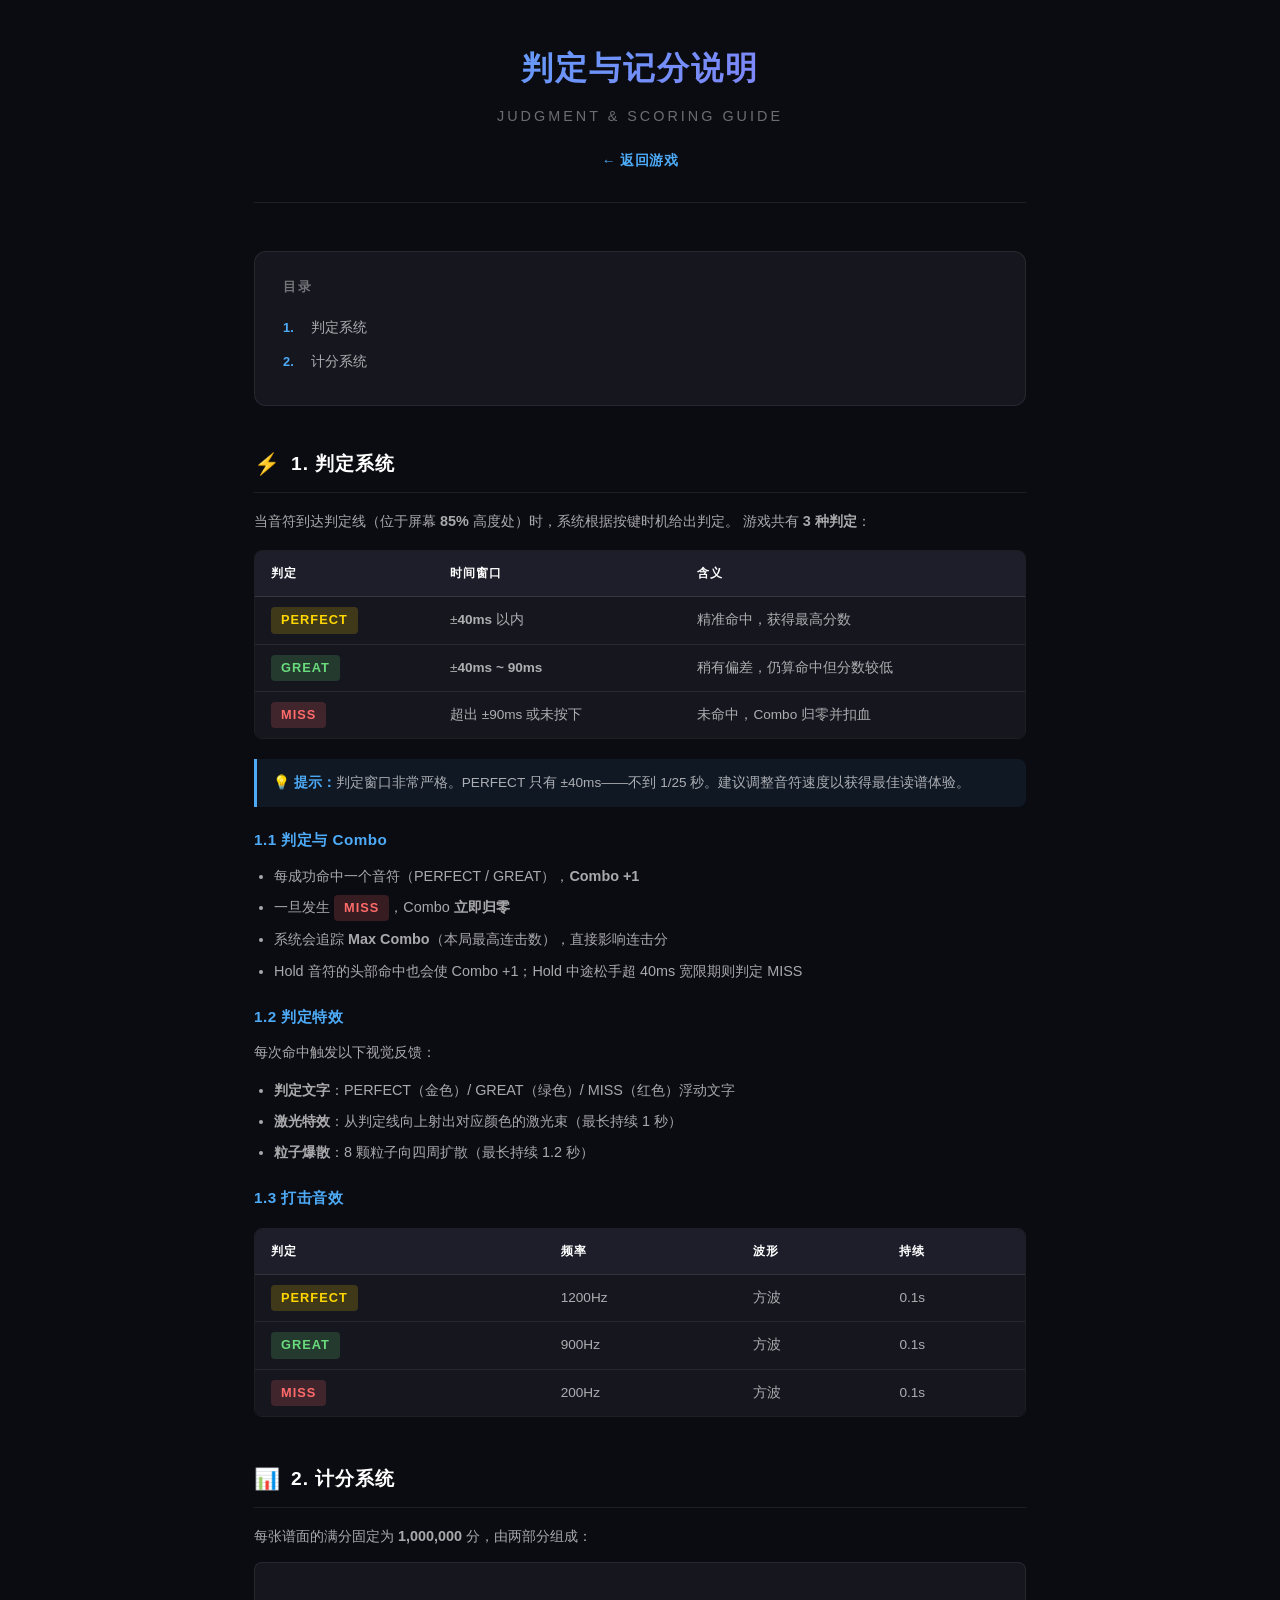
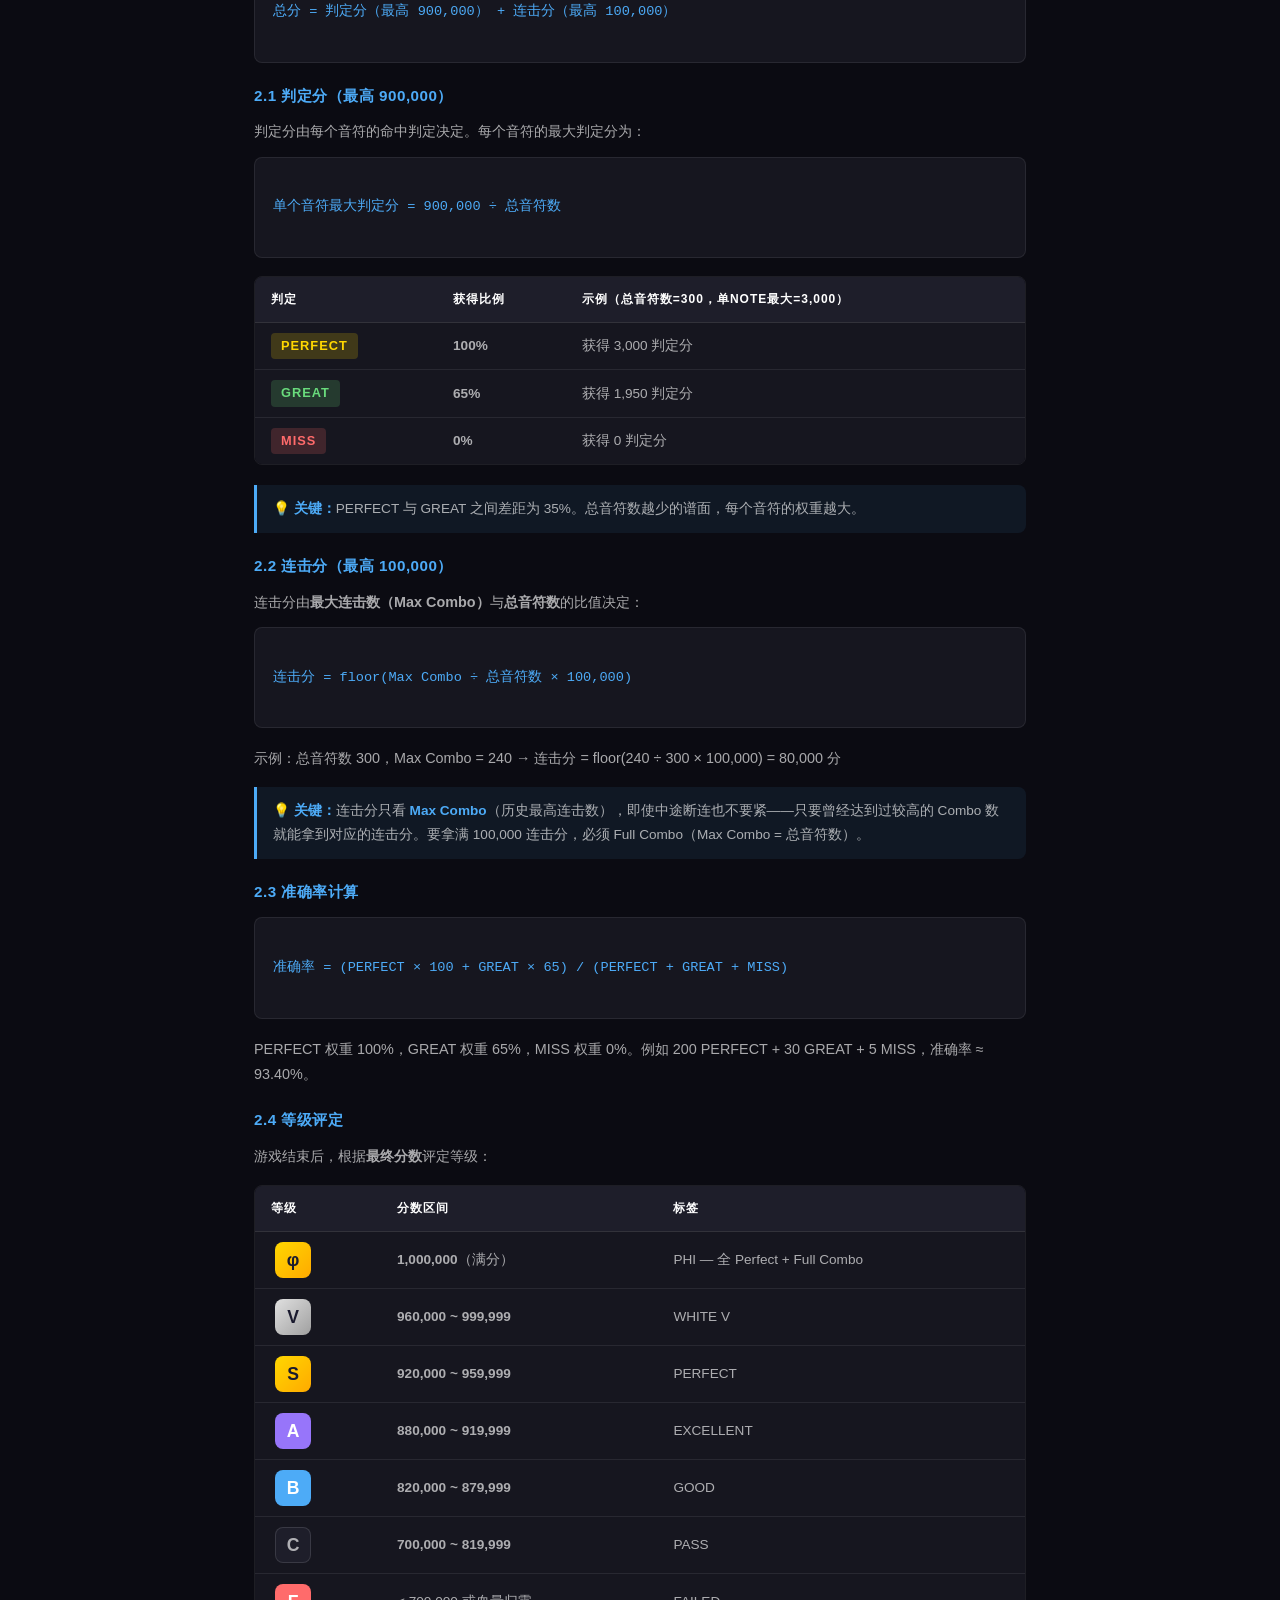
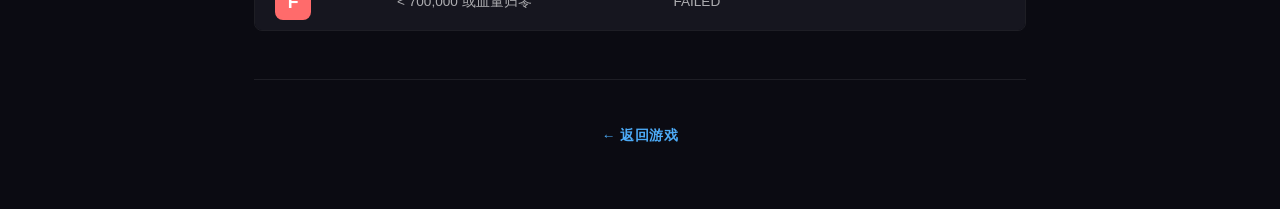
==== commit 577108d7: "feat: 优化了游戏内的记分，修改了判定细节" ====
--- a/faq.html
+++ b/faq.html
@@ -3,7 +3,7 @@
 <head>
     <meta charset="UTF-8">
     <meta name="viewport" content="width=device-width, initial-scale=1.0">
-    <title>CyberBeat Pixel — 帮助 / FAQ</title>
+    <title>CyberBeat Pixel — 判定与记分说明</title>
     <link rel="stylesheet" href="css/style.css">
     <style>
         body {
@@ -280,8 +280,8 @@
 
         <!-- ========== 头部 ========== -->
         <div class="faq-header">
-            <h1>CYBER BEAT</h1>
-            <div class="faq-subtitle">Player Guide &amp; FAQ</div>
+            <h1>判定与记分说明</h1>
+            <div class="faq-subtitle">Judgment &amp; Scoring Guide</div>
             <a class="faq-back" href="index.html">← 返回游戏</a>
         </div>
 
@@ -289,117 +289,14 @@
         <div class="faq-toc">
             <h2>目录</h2>
             <ol>
-                <li><a href="#sec-overview">游戏简介</a></li>
-                <li><a href="#sec-controls">操作方式</a></li>
-                <li><a href="#sec-notetypes">音符类型</a></li>
                 <li><a href="#sec-judgment">判定系统</a></li>
                 <li><a href="#sec-scoring">计分系统</a></li>
-                <li><a href="#sec-combo">连击系统</a></li>
-                <li><a href="#sec-health">血量系统</a></li>
-                <li><a href="#sec-accuracy">准确率计算</a></li>
-                <li><a href="#sec-rank">等级评定</a></li>
-                <li><a href="#sec-difficulty">难度说明</a></li>
-                <li><a href="#sec-settings">设置说明</a></li>
-                <li><a href="#sec-tips">常见问题与小贴士</a></li>
             </ol>
         </div>
 
-        <!-- ========== 1. 游戏简介 ========== -->
-        <div class="faq-section" id="sec-overview">
-            <h2><span class="sec-icon">🎮</span> 1. 游戏简介</h2>
-            <p>
-                <strong>CyberBeat Pixel</strong> 是一款赛博朋克风格的 4K 下落式节奏游戏（VSRG）。
-                音符从屏幕上方沿四条轨道下落，玩家需要在音符到达判定线时精确按下对应按键。
-            </p>
-            <p>游戏支持三种谱面来源：</p>
-            <ul>
-                <li><strong>MIDI 模式</strong> — 导入 <code>.mid</code> 文件，由算法自动生成谱面</li>
-                <li><strong>SONGS 模式</strong> — 载入预编写的 <code>.mc</code> 谱面文件，体验精心编排的关卡</li>
-                <li><strong>预设模式</strong> — 随机生成节奏谱面，适合快速体验</li>
-            </ul>
-        </div>
-
-        <!-- ========== 2. 操作方式 ========== -->
-        <div class="faq-section" id="sec-controls">
-            <h2><span class="sec-icon">🎹</span> 2. 操作方式</h2>
-            <p>游戏使用 <strong>4 键</strong>布局，每个按键对应一条轨道：</p>
-
-            <div class="faq-table-wrapper">
-                <table class="faq-table">
-                    <thead>
-                        <tr>
-                            <th>轨道</th>
-                            <th>按键</th>
-                            <th>手指</th>
-                            <th>颜色</th>
-                        </tr>
-                    </thead>
-                    <tbody>
-                        <tr>
-                            <td>轨道 1（最左）</td>
-                            <td><strong>D</strong></td>
-                            <td>左手食指</td>
-                            <td><span style="display:inline-block;width:14px;height:14px;background:#4dabf7;border-radius:3px;vertical-align:middle;"></span> 蓝</td>
-                        </tr>
-                        <tr>
-                            <td>轨道 2</td>
-                            <td><strong>F</strong></td>
-                            <td>左手中指</td>
-                            <td><span style="display:inline-block;width:14px;height:14px;background:#69db7c;border-radius:3px;vertical-align:middle;"></span> 绿</td>
-                        </tr>
-                        <tr>
-                            <td>轨道 3</td>
-                            <td><strong>J</strong></td>
-                            <td>右手食指</td>
-                            <td><span style="display:inline-block;width:14px;height:14px;background:#ff6b6b;border-radius:3px;vertical-align:middle;"></span> 红</td>
-                        </tr>
-                        <tr>
-                            <td>轨道 4（最右）</td>
-                            <td><strong>K</strong></td>
-                            <td>右手中指</td>
-                            <td><span style="display:inline-block;width:14px;height:14px;background:#ffd43b;border-radius:3px;vertical-align:middle;"></span> 黄</td>
-                        </tr>
-                    </tbody>
-                </table>
-            </div>
-
-            <p>此外，游戏还支持：</p>
-            <ul>
-                <li><strong>触摸屏</strong> — 直接点击轨道区域</li>
-                <li><strong>空格键双按</strong> — 游戏中快速按两次空格（间隔 &lt; 400ms）可立即结束当前对局</li>
-            </ul>
-        </div>
-
-        <!-- ========== 3. 音符类型 ========== -->
-        <div class="faq-section" id="sec-notetypes">
-            <h2><span class="sec-icon">🎵</span> 3. 音符类型</h2>
-
-            <h3>3.1 Tap（单击音符）</h3>
-            <p>
-                最基础的音符类型。音符到达判定线时，<strong>按下对应轨道的按键一次</strong>即可完成。
-                命中判定（PERFECT/GOOD）决定该音符的判定分。
-            </p>
-            <p>外观：圆形（Orb 样式）或矩形（Pixel 样式），带有对应轨道颜色。</p>
-
-            <h3>3.2 Hold（长条音符）</h3>
-            <p>
-                Hold 音符由一个<strong>头部</strong>和一个<strong>尾部</strong>组成，中间为持续条。
-            </p>
-            <ul>
-                <li><strong>头部</strong>：到达判定线时按下对应按键</li>
-                <li><strong>持续</strong>：<strong>按住不放</strong>直到尾部到达判定线</li>
-                <li><strong>尾部</strong>：到达判定线时自动完成（无需额外操作）</li>
-            </ul>
-            <div class="faq-warning">
-                <strong>⚠ 注意：</strong>如果在 Hold 持续期间松手，有 <strong>40ms 宽限期</strong>可以重新按下恢复。
-                超过 40ms 未补按将判定为 <span class="judge-badge judge-miss">MISS</span>，Combo 归零并扣血。
-            </div>
-            <p>外观：带渐变色的长条矩形 + 尾部圆角标记。</p>
-        </div>
-
-        <!-- ========== 4. 判定系统 ========== -->
+        <!-- ========== 1. 判定系统 ========== -->
         <div class="faq-section" id="sec-judgment">
-            <h2><span class="sec-icon">⚡</span> 4. 判定系统</h2>
+            <h2><span class="sec-icon">⚡</span> 1. 判定系统</h2>
             <p>
                 当音符到达判定线（位于屏幕 <strong>85%</strong> 高度处）时，系统根据按键时机给出判定。
                 游戏共有 <strong>3 种判定</strong>：
@@ -435,19 +332,26 @@
             </div>
 
             <div class="faq-note">
-                <strong>💡 提示：</strong>判定窗口时间非常严格。PERFECT 只有 ±40ms——不到 1/25 秒。
-                建议调整音符速度以获得最佳读谱体验。
-            </div>
-
-            <h3>4.1 判定特效</h3>
-            <p>每次命中都会触发以下视觉反馈：</p>
+                <strong>💡 提示：</strong>判定窗口非常严格。PERFECT 只有 ±40ms——不到 1/25 秒。建议调整音符速度以获得最佳读谱体验。
+            </div>
+
+            <h3>1.1 判定与 Combo</h3>
+            <ul>
+                <li>每成功命中一个音符（PERFECT / GREAT），<strong>Combo +1</strong></li>
+                <li>一旦发生 <span class="judge-badge judge-miss">MISS</span>，Combo <strong>立即归零</strong></li>
+                <li>系统会追踪 <strong>Max Combo</strong>（本局最高连击数），直接影响连击分</li>
+                <li>Hold 音符的头部命中也会使 Combo +1；Hold 中途松手超 40ms 宽限期则判定 MISS</li>
+            </ul>
+
+            <h3>1.2 判定特效</h3>
+            <p>每次命中触发以下视觉反馈：</p>
             <ul>
                 <li><strong>判定文字</strong>：PERFECT（金色）/ GREAT（绿色）/ MISS（红色）浮动文字</li>
                 <li><strong>激光特效</strong>：从判定线向上射出对应颜色的激光束（最长持续 1 秒）</li>
                 <li><strong>粒子爆散</strong>：8 颗粒子向四周扩散（最长持续 1.2 秒）</li>
             </ul>
 
-            <h3>4.2 打击音效</h3>
+            <h3>1.3 打击音效</h3>
             <div class="faq-table-wrapper">
                 <table class="faq-table">
                     <thead>
@@ -482,19 +386,17 @@
             </div>
         </div>
 
-        <!-- ========== 5. 计分系统 ========== -->
+        <!-- ========== 2. 计分系统 ========== -->
         <div class="faq-section" id="sec-scoring">
-            <h2><span class="sec-icon">📊</span> 5. 计分系统</h2>
-
+            <h2><span class="sec-icon">📊</span> 2. 计分系统</h2>
             <p>
                 每张谱面的满分固定为 <strong>1,000,000</strong> 分，由两部分组成：
             </p>
-
             <div class="formula-block">
 总分 = 判定分（最高 900,000） + 连击分（最高 100,000）
             </div>
 
-            <h3>5.1 判定分（最高 900,000）</h3>
+            <h3>2.1 判定分（最高 900,000）</h3>
             <p>判定分由每个音符的命中判定决定。每个音符的最大判定分为：</p>
             <div class="formula-block">
 单个音符最大判定分 = 900,000 ÷ 总音符数
@@ -516,7 +418,7 @@
                             <td>获得 3,000 判定分</td>
                         </tr>
                         <tr>
-                            <td><span class="judge-badge judge-great">GOOD</span></td>
+                            <td><span class="judge-badge judge-great">GREAT</span></td>
                             <td><strong>65%</strong></td>
                             <td>获得 1,950 判定分</td>
                         </tr>
@@ -530,125 +432,33 @@
             </div>
 
             <div class="faq-note">
-                <strong>💡 关键：</strong>每个 PERFECT 都至关重要——少一个 PERFECT 就少 35% 的单Note判定分。
-                总音符数越少的谱面，每个音符的权重越大。
-            </div>
-
-            <h3>5.2 连击分（最高 100,000）</h3>
+                <strong>💡 关键：</strong>PERFECT 与 GREAT 之间差距为 35%。总音符数越少的谱面，每个音符的权重越大。
+            </div>
+
+            <h3>2.2 连击分（最高 100,000）</h3>
             <p>连击分由<strong>最大连击数（Max Combo）</strong>与<strong>总音符数</strong>的比值决定：</p>
             <div class="formula-block">
 连击分 = floor(Max Combo ÷ 总音符数 × 100,000)
             </div>
-
-            <p>示例：总音符数 300，Max Combo = 240</p>
+            <p>示例：总音符数 300，Max Combo = 240 → 连击分 = floor(240 ÷ 300 × 100,000) = 80,000 分</p>
+
+            <div class="faq-note">
+                <strong>💡 关键：</strong>连击分只看 <strong>Max Combo</strong>（历史最高连击数），即使中途断连也不要紧——只要曾经达到过较高的 Combo 数就能拿到对应的连击分。要拿满 100,000 连击分，必须 Full Combo（Max Combo = 总音符数）。
+            </div>
+
+            <h3>2.3 准确率计算</h3>
             <div class="formula-block">
-连击分 = floor(240 ÷ 300 × 100,000) = floor(80,000) = 80,000 分
-            </div>
-
-            <div class="faq-note">
-                <strong>💡 关键：</strong>连击分只看 <strong>Max Combo</strong>（历史最高连击数），即使中途断连也不要紧——
-                只要曾经达到过较高的 Combo 数就能拿到对应的连击分。要拿满 100,000 连击分，必须 Full Combo（Max Combo = 总音符数）。
-            </div>
-        </div>
-
-        <!-- ========== 6. 连击系统 ========== -->
-        <div class="faq-section" id="sec-combo">
-            <h2><span class="sec-icon">🔥</span> 6. 连击系统</h2>
-            <ul>
-                <li>每成功命中一个音符，<strong>Combo +1</strong></li>
-                <li>系统会追踪你的 <strong>Max Combo</strong>（本局最高连击数），直接影响连击分</li>
-                <li>一旦发生 <span class="judge-badge judge-miss">MISS</span>，Combo <strong>立即归零</strong></li>
-                <li>Combo <strong>没有上限</strong></li>
-            </ul>
-            <p>游戏中，Combo 数实时显示在屏幕中央的 HUD 上。</p>
-            <div class="faq-note">
-                <strong>💡 注意：</strong>Hold 音符的头部命中<strong>也会使 Combo +1</strong>。
-                连击分只与 Max Combo 和总音符数的比值有关（详见<a href="#sec-scoring">计分系统</a>）。
-            </div>
-        </div>
-
-        <!-- ========== 7. 血量系统 ========== -->
-        <div class="faq-section" id="sec-health">
-            <h2><span class="sec-icon">❤️</span> 7. 血量系统</h2>
+准确率 = (PERFECT × 100 + GREAT × 65) / (PERFECT + GREAT + MISS)
+            </div>
+            <p>PERFECT 权重 100%，GREAT 权重 65%，MISS 权重 0%。例如 200 PERFECT + 30 GREAT + 5 MISS，准确率 ≈ 93.40%。</p>
+
+            <h3>2.4 等级评定</h3>
+            <p>游戏结束后，根据<strong>最终分数</strong>评定等级：</p>
 
             <div class="faq-table-wrapper">
                 <table class="faq-table">
                     <thead>
                         <tr>
-                            <th>事件</th>
-                            <th>血量变化</th>
-                        </tr>
-                    </thead>
-                    <tbody>
-                        <tr>
-                            <td>初始血量</td>
-                            <td><strong>100</strong></td>
-                        </tr>
-                        <tr>
-                            <td>命中（PERFECT / GREAT）</td>
-                            <td style="color: #69db7c;">+2</td>
-                        </tr>
-                        <tr>
-                            <td>Hold 尾部完成</td>
-                            <td style="color: #69db7c;">+1</td>
-                        </tr>
-                        <tr>
-                            <td>MISS（未命中/松手超时）</td>
-                            <td style="color: #ff6b6b;">−10</td>
-                        </tr>
-                    </tbody>
-                </table>
-            </div>
-
-            <p>血条显示在屏幕右上角，颜色随血量变化：</p>
-            <ul>
-                <li><span style="color:#69db7c;">🟢 绿色</span> — 血量 &gt; 60（安全）</li>
-                <li><span style="color:#ffd43b;">🟡 黄色</span> — 血量 30~60（注意）</li>
-                <li><span style="color:#ff6b6b;">🔴 红色</span> — 血量 &lt; 30（危险）</li>
-            </ul>
-
-            <div class="faq-warning">
-                <strong>⚠ 重要：</strong>血量 ≤ 0 时，游戏<strong>立即结束</strong>，无论歌曲是否播完。
-                最终等级将判定为 <span class="rank-badge rank-f">F</span>（FAILED）。
-            </div>
-        </div>
-
-        <!-- ========== 8. 准确率计算 ========== -->
-        <div class="faq-section" id="sec-accuracy">
-            <h2><span class="sec-icon">🎯</span> 8. 准确率计算</h2>
-
-            <div class="formula-block">
-准确率 = (PERFECT × 100 + GOOD × 65) / (PERFECT + GOOD + MISS)
-
-其中：
-  PERFECT 权重 = 100%
-  GOOD     权重 = 65%
-  MISS     权重 = 0%
-            </div>
-
-            <p>例如：一局中命中 200 个 PERFECT、30 个 GOOD、5 个 MISS：</p>
-            <div class="formula-block">
-(200×100 + 30×65) / (200 + 30 + 5)
-= (20000 + 1950) / 235
-= 21950 / 235
-≈ 93.40%
-            </div>
-
-            <p>
-                游戏每 <strong>2 秒</strong>记录一次区间准确率，存入性能历史，结算时以折线图展示你的发挥波动。
-            </p>
-        </div>
-
-        <!-- ========== 9. 等级评定 ========== -->
-        <div class="faq-section" id="sec-rank">
-            <h2><span class="sec-icon">🏆</span> 9. 等级评定</h2>
-
-            <p>游戏结束后，根据<strong>最终分数</strong>评定等级：</p>
-
-            <div class="faq-table-wrapper">
-                <table class="faq-table">
-                    <thead>
-                        <tr>
                             <th>等级</th>
                             <th>分数区间</th>
                             <th>标签</th>
@@ -658,7 +468,7 @@
                         <tr>
                             <td><span class="rank-badge rank-s" style="background:linear-gradient(135deg,#ffd700,#ffaa00);color:#1a1a2e;">φ</span></td>
                             <td><strong>1,000,000</strong>（满分）</td>
-                            <td>PHI</td>
+                            <td>PHI — 全 Perfect + Full Combo</td>
                         </tr>
                         <tr>
                             <td><span class="rank-badge rank-s" style="background:linear-gradient(135deg,#e0e0e0,#a0a0a0);color:#1a1a2e;">V</span></td>
@@ -693,162 +503,6 @@
                     </tbody>
                 </table>
             </div>
-
-            <div class="faq-note">
-                <strong>💡 φ (Phi) 级：</strong>需要打出 1,000,000 满分——要求全 Perfect（Full Perfect）且 Max Combo 等于总音符数。
-                这是游戏中的最高荣誉！
-            </div>
-            <div class="faq-note">
-                <strong>💡 白 V 级：</strong>需要 960,000 分以上，基本要求接近零失误且高连击。是仅次于 φ 的高级评价。
-            </div>
-        </div>
-
-        <!-- ========== 10. 难度说明 ========== -->
-        <div class="faq-section" id="sec-difficulty">
-            <h2><span class="sec-icon">📈</span> 10. 难度说明</h2>
-
-            <p>
-                难度设置<strong>仅对 MIDI 算法生成谱面有效</strong>；.mc 预编写谱面使用固定的编排，不受难度影响。
-            </p>
-
-            <div class="faq-table-wrapper">
-                <table class="faq-table">
-                    <thead>
-                        <tr>
-                            <th>难度</th>
-                            <th>最小音符间隔</th>
-                            <th>同轨最小间隔</th>
-                            <th>最大同时音符</th>
-                            <th>能量阈值</th>
-                        </tr>
-                    </thead>
-                    <tbody>
-                        <tr>
-                            <td><strong>EASY</strong></td>
-                            <td>400ms</td>
-                            <td>800ms</td>
-                            <td>3</td>
-                            <td>0.6</td>
-                        </tr>
-                        <tr>
-                            <td><strong>EASY+</strong></td>
-                            <td>250ms</td>
-                            <td>500ms</td>
-                            <td>5</td>
-                            <td>0.5</td>
-                        </tr>
-                        <tr>
-                            <td><strong>NORMAL</strong></td>
-                            <td>150ms</td>
-                            <td>250ms</td>
-                            <td>10</td>
-                            <td>0.3</td>
-                        </tr>
-                        <tr>
-                            <td><strong>NORMAL+</strong>（默认）</td>
-                            <td>50ms</td>
-                            <td>120ms</td>
-                            <td>25</td>
-                            <td>0.1</td>
-                        </tr>
-                    </tbody>
-                </table>
-            </div>
-
-            <ul>
-                <li><strong>最小音符间隔</strong>：任意两个音符之间的最短时间距离</li>
-                <li><strong>同轨最小间隔</strong>：同一轨道上连续音符的最短时间距离（用于控制 Jack 密度）</li>
-                <li><strong>最大同时音符</strong>：同一时刻最多同时出现的音符数（和弦/叠加数上限）</li>
-                <li><strong>能量阈值</strong>：MIDI velocity 归一化值低于此阈值的音符将被过滤掉（值越低 = 保留越多轻音）</li>
-            </ul>
-        </div>
-
-        <!-- ========== 11. 设置说明 ========== -->
-        <div class="faq-section" id="sec-settings">
-            <h2><span class="sec-icon">⚙️</span> 11. 设置说明</h2>
-
-            <h3>11.1 音符速度（Speed）</h3>
-            <p>
-                调整音符下落速度。范围 <strong>6.0 ~ 21.0</strong>，步进 0.5，默认 <strong>16.0</strong>。
-                较高的速度使音符间距变大、读谱更清晰，但反应时间更短。建议新手从 10~12 开始。
-            </p>
-
-            <h3>11.2 音量（Volume）</h3>
-            <p>
-                范围 <strong>0 ~ 10</strong>，步进 1，默认 <strong>4</strong>。
-            </p>
-
-            <h3>11.3 音符样式（Note Style）</h3>
-            <ul>
-                <li><strong>Orb</strong>（默认）— 圆形音符，带有发光效果</li>
-                <li><strong>Pixel</strong> — 矩形像素风音符</li>
-            </ul>
-
-            <h3>11.4 设置持久化</h3>
-            <p>音符速度、音量、样式、难度等设置会自动保存到浏览器本地存储，下次打开游戏时自动恢复。</p>
-        </div>
-
-        <!-- ========== 12. 常见问题与小贴士 ========== -->
-        <div class="faq-section" id="sec-tips">
-            <h2><span class="sec-icon">💬</span> 12. 常见问题与小贴士</h2>
-
-            <h3>Q: 如何获得更高分数？</h3>
-            <p>
-                谱面满分为 1,000,000，其中判定分占 900,000、连击分占 100,000。
-                要提高分数：① 尽量打出 PERFECT（100% 判定分）而非 GOOD（65%）；② 保持高 Max Combo 以获取更多连击分。
-                连击分只看历史最高连击，所以即使断连也不要放弃——你仍然保留了之前的连击分。
-            </p>
-
-            <h3>Q: 为什么我全是 PERFECT 但还是拿不到 φ？</h3>
-            <p>
-                φ (Phi) 需要满分 1,000,000，这意味着：所有音符必须 PERFECT（判定分=900,000）<strong>且</strong>
-                Max Combo = 总音符数（连击分=100,000）。如果中间断过连击（即使后来全 PERFECT），
-                Max Combo &lt; 总音符数，连击分就拿不到满分。
-            </p>
-
-            <h3>Q: GREAT 和 GOOD 有什么区别？</h3>
-            <p>
-                在新积分系统中，GREAT 判定（±40~90ms）对应 <strong>Good</strong> 级别，获得单个音符 65% 的判定分。
-                而 PERFECT（±40ms 以内）获得 100%。两者差距为 35%，比旧版的 50% 差距更精细。
-            </p>
-
-            <h3>Q: Hold 音符总是断，怎么办？</h3>
-            <p>
-                确保在 Hold 头部命中后<strong>持续按住</strong>不放，直到看到尾部通过判定线。
-                虽然有 40ms 宽限期，但不要依赖它——提前松手风险很大。
-            </p>
-
-            <h3>Q: 可以在手机上玩吗？</h3>
-            <p>
-                可以！游戏支持触摸屏操作，在移动设备上直接点击轨道区域即可。建议横屏游玩以获得最佳体验。
-            </p>
-
-            <h3>Q: 可以导入自己的 MIDI 文件吗？</h3>
-            <p>
-                可以！在 MIDI 标签页点击「IMPORT MIDI」卡片，选择本地的 <code>.mid</code> 文件即可。
-                导入后会自动出现在曲库中。
-            </p>
-
-            <h3>Q: 我的成绩保存在哪里？</h3>
-            <p>
-                成绩保存在浏览器的 localStorage 中。你可以在 RECORDS（排行榜）页面查看历史记录，
-                支持按日期、分数、准确率排序，也可以导出为 JSON 文件备份。
-            </p>
-
-            <h3>Q: 如何快速结束一局游戏？</h3>
-            <p>
-                游戏中快速<strong>双击空格键</strong>（两次按下间隔 &lt; 400ms）即可立即结束。
-            </p>
-
-            <h3>🎯 进阶小贴士</h3>
-            <ul>
-                <li><strong>调整速度</strong>：找到适合自己的音符速度。速度越快，音符间距越大，读谱越容易，但反应窗口不变。</li>
-                <li><strong>专注 PERFECT</strong>：PERFECT 获得 100% 判定分，GOOD 只有 65%。在高密度谱面中，PERFECT 和 GOOD 的累计差距非常显著。</li>
-                <li><strong>Hold 不要松</strong>：Hold 中途松手是新手最常见的失误原因。虽然头部判定已经给出，但松手会导致 MISS 并断 Combo。</li>
-                <li><strong>保连击 = 保连击分</strong>：连击分基于 Max Combo，尽量在整局中至少打出一次长连击。断连后也不要气馁——之前的 Max Combo 已经锁定。</li>
-                <li><strong>善用预设模式热身</strong>：在对战高难度谱面前，先用预设模式活动手指。</li>
-                <li><strong>关注血条颜色</strong>：当血条变红时，优先确保命中率而不是追求 PERFECT。</li>
-            </ul>
         </div>
 
         <!-- 底部 -->
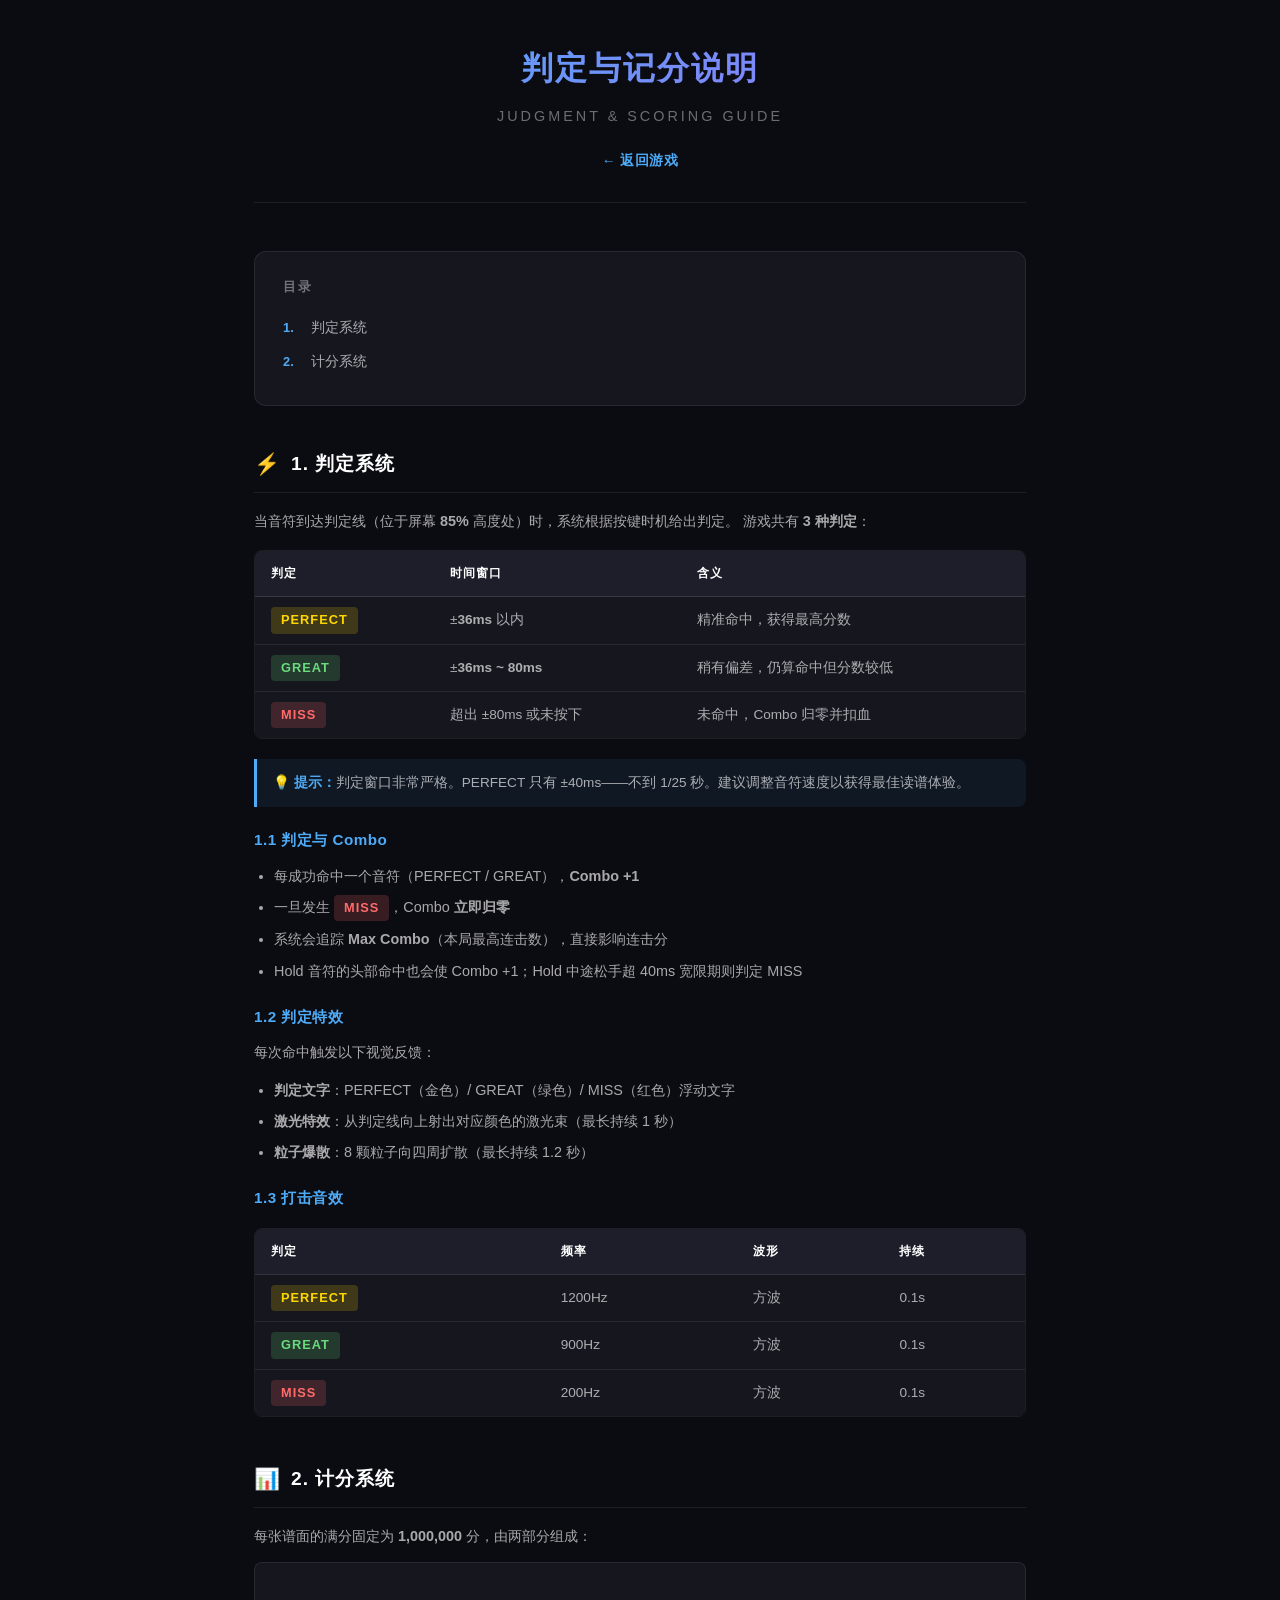
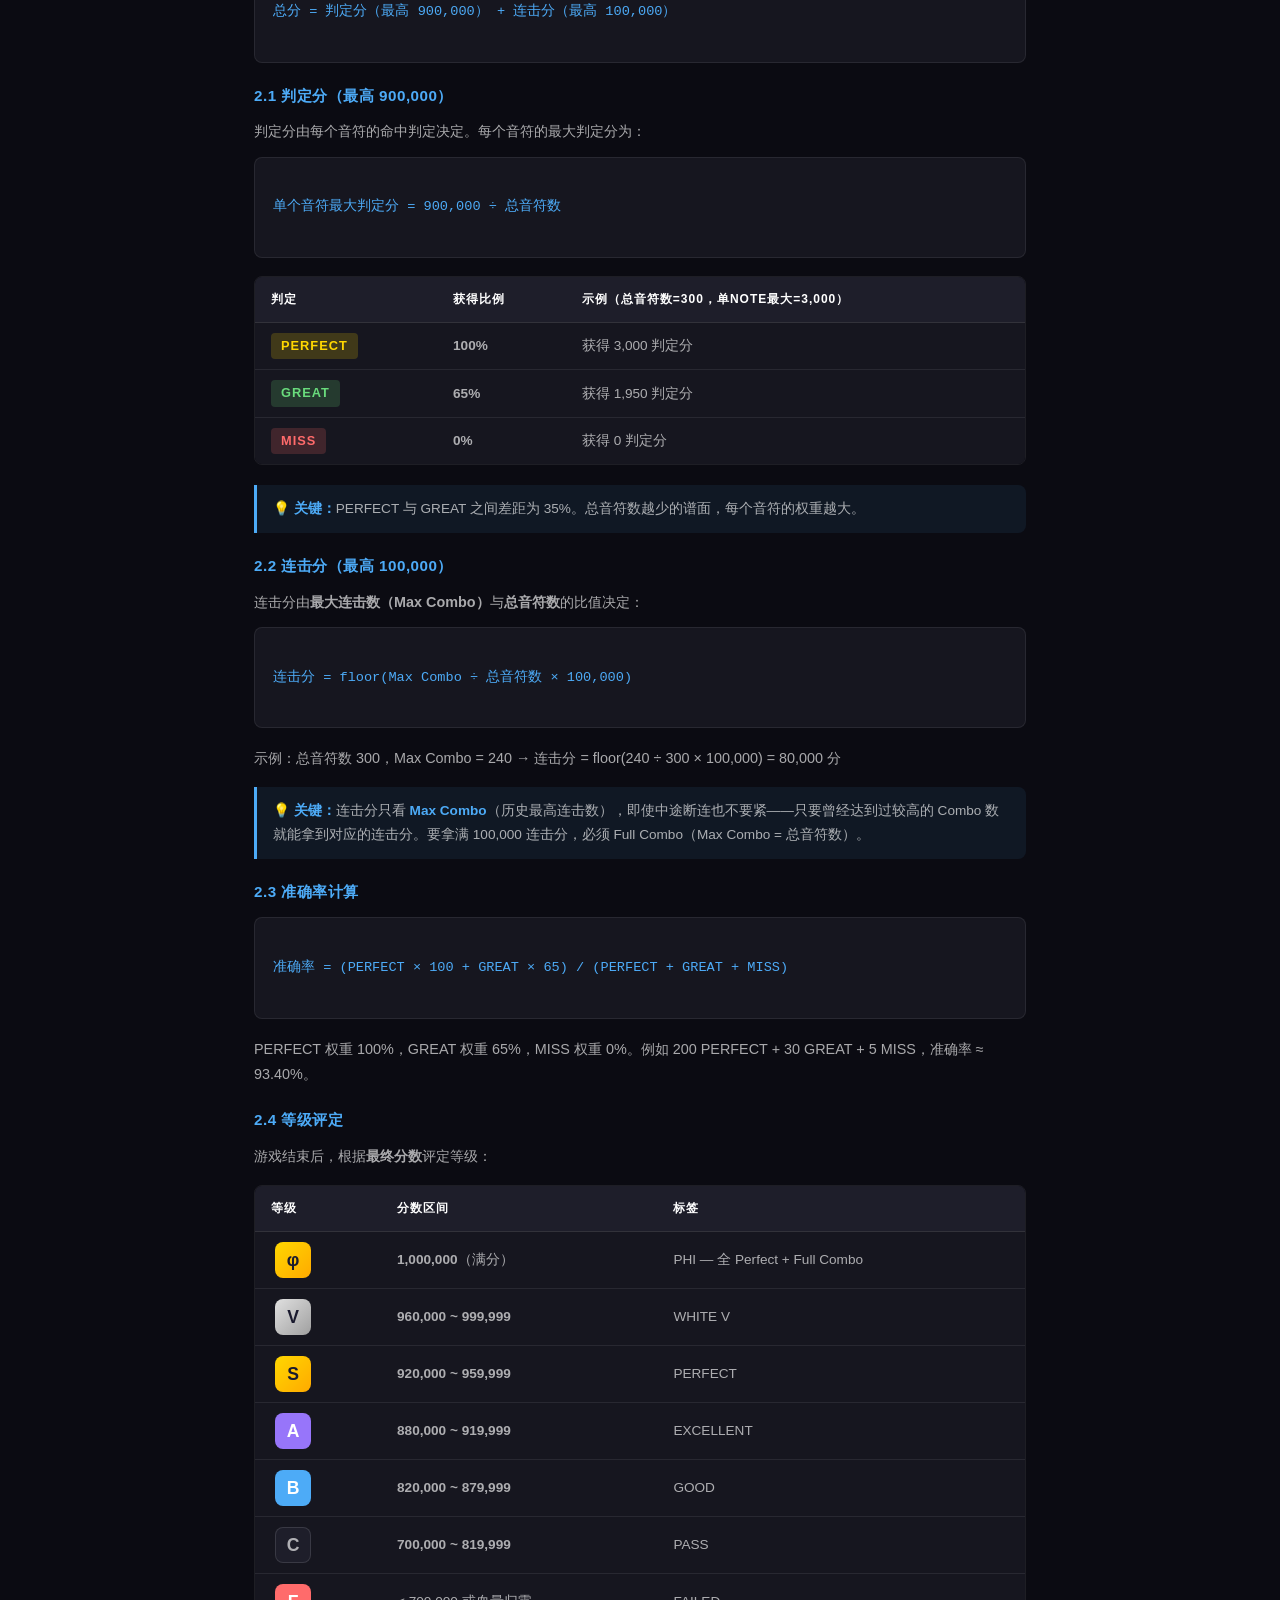
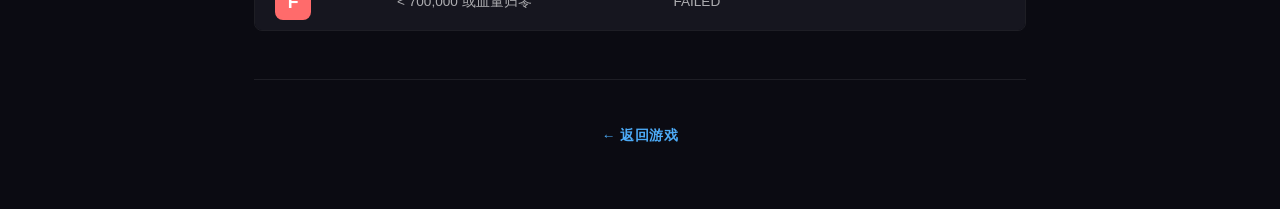
==== commit c4d87808: "feat: 微调了游戏判断" ====
--- a/faq.html
+++ b/faq.html
@@ -314,17 +314,17 @@
                     <tbody>
                         <tr>
                             <td><span class="judge-badge judge-perfect">PERFECT</span></td>
-                            <td>±<strong>40ms</strong> 以内</td>
+                            <td>±<strong>36ms</strong> 以内</td>
                             <td>精准命中，获得最高分数</td>
                         </tr>
                         <tr>
                             <td><span class="judge-badge judge-great">GREAT</span></td>
-                            <td>±<strong>40ms ~ 90ms</strong></td>
+                            <td>±<strong>36ms ~ 80ms</strong></td>
                             <td>稍有偏差，仍算命中但分数较低</td>
                         </tr>
                         <tr>
                             <td><span class="judge-badge judge-miss">MISS</span></td>
-                            <td>超出 ±90ms 或未按下</td>
+                            <td>超出 ±80ms 或未按下</td>
                             <td>未命中，Combo 归零并扣血</td>
                         </tr>
                     </tbody>
